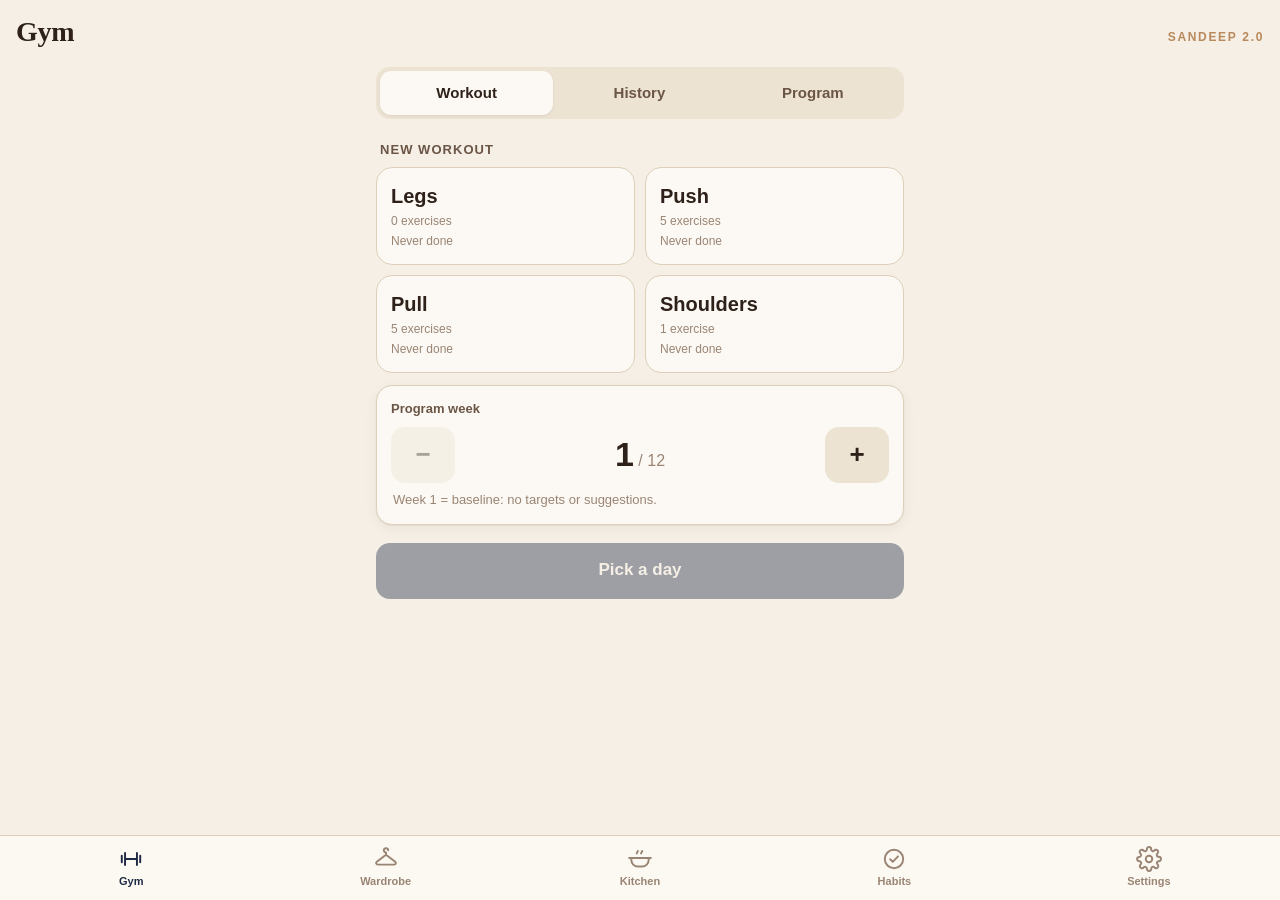
==== index.html @ 3fcb99b4 "Wardrobe: saved outfits, storage places, richer pieces and researched colour rules - Saved outfits w" ====
<!doctype html>
<html lang="en">
<head>
  <meta charset="utf-8">
  <meta name="viewport" content="width=device-width, initial-scale=1, viewport-fit=cover">
  <title>Sandeep 2.0</title>
  <meta name="description" content="Sandeep 2.0 — my personal life hub.">
  <meta name="theme-color" content="#F5EFE6">
  <meta name="apple-mobile-web-app-capable" content="yes">
  <meta name="mobile-web-app-capable" content="yes">
  <meta name="apple-mobile-web-app-title" content="Sandeep 2.0">
  <meta name="apple-mobile-web-app-status-bar-style" content="default">
  <meta name="format-detection" content="telephone=no">
  <link rel="apple-touch-icon" href="icons/apple-touch-icon.png">
  <link rel="icon" href="icons/icon.svg" type="image/svg+xml">
  <link rel="manifest" href="manifest.webmanifest">
  <link rel="stylesheet" href="css/app.css">
</head>
<body>
  <div id="app">
    <header class="topbar">
      <h1 id="screen-title">Sandeep 2.0</h1>
      <span class="brand" aria-hidden="true">Sandeep 2.0</span>
    </header>
    <main id="view"></main>
    <nav class="tabbar" id="tabbar" aria-label="Tabs"></nav>
  </div>
  <div id="overlay-root"></div>
  <noscript>Sandeep 2.0 needs JavaScript.</noscript>

  <script src="js/core/storage.js"></script>
  <script src="js/core/ui.js"></script>
  <script src="js/core/app.js"></script>
  <!-- One file per tab -->
  <script src="js/tabs/muscu.js"></script>
  <script src="js/tabs/garde-robe-combos.js"></script>
  <script src="js/tabs/garde-robe.js"></script>
  <script src="js/tabs/cuisine-recipes.js"></script>
  <script src="js/tabs/cuisine.js"></script>
  <script src="js/tabs/habitudes.js"></script>
  <script src="js/settings.js"></script>
  <script src="js/main.js"></script>
</body>
</html>
---- css/app.css ----
/* Sandeep 2.0 — thème + composants partagés.
   Palette : crème, beige, camel, brun chocolat, bleu marine. */

:root {
  --bg: #F5EFE6;          /* crème */
  --surface: #FCF9F4;
  --surface-2: #EDE3D3;   /* beige */
  --border: #DDCFB9;
  --text: #2E2119;        /* chocolat très foncé */
  --text-2: #6B5545;
  --muted: #9A8574;
  --accent: #1F2A44;      /* marine */
  --accent-text: #F5EFE6;
  --camel: #B8895A;
  --camel-soft: #EADBC5;
  --chocolate: #4E3524;
  --good: #2F5D46;
  --good-bg: #E1EADF;
  --keep: #7A5A2E;
  --keep-bg: #F1E6D2;
  --danger: #9B3B2B;
  --placeholder: #B5A493;
  --shadow: 0 1px 2px rgba(46, 33, 25, .06), 0 4px 14px rgba(46, 33, 25, .05);
  --radius: 16px;
  --radius-sm: 12px;
  --tabbar-h: 64px;
  color-scheme: light;
}

@media (prefers-color-scheme: dark) {
  :root:not([data-theme="light"]) {
    --bg: #1A1511;
    --surface: #241D18;
    --surface-2: #2F2620;
    --border: #3D322A;
    --text: #F2EAE0;
    --text-2: #C9B8A6;
    --muted: #94806F;
    --accent: #C9A47A;
    --accent-text: #1A1511;
    --camel: #C9A47A;
    --camel-soft: #3A2E24;
    --chocolate: #E3CDB3;
    --good: #9CC9AE;
    --good-bg: #1F2E26;
    --keep: #E0C38F;
    --keep-bg: #352A1C;
    --danger: #E58B78;
    --placeholder: #6E5E51;
    --shadow: none;
    color-scheme: dark;
  }
}
:root[data-theme="dark"] {
  --bg: #1A1511;
  --surface: #241D18;
  --surface-2: #2F2620;
  --border: #3D322A;
  --text: #F2EAE0;
  --text-2: #C9B8A6;
  --muted: #94806F;
  --accent: #C9A47A;
  --accent-text: #1A1511;
  --camel: #C9A47A;
  --camel-soft: #3A2E24;
  --chocolate: #E3CDB3;
  --good: #9CC9AE;
  --good-bg: #1F2E26;
  --keep: #E0C38F;
  --keep-bg: #352A1C;
  --danger: #E58B78;
  --placeholder: #6E5E51;
  --shadow: none;
  color-scheme: dark;
}

* { box-sizing: border-box; }
html { -webkit-text-size-adjust: 100%; }
body {
  margin: 0;
  background: var(--bg);
  color: var(--text);
  font: 16px/1.45 -apple-system, BlinkMacSystemFont, "SF Pro Text", "Helvetica Neue", Arial, sans-serif;
  -webkit-font-smoothing: antialiased;
  -webkit-tap-highlight-color: transparent;
  overscroll-behavior-y: none;
}
button, input, select { font: inherit; color: inherit; }
button { touch-action: manipulation; cursor: pointer; }
h1, h2, h3 { margin: 0; font-weight: 650; letter-spacing: -0.01em; }
p { margin: 0; }
.sr-only { position: absolute !important; width: 1px; height: 1px; overflow: hidden; clip: rect(0 0 0 0); white-space: nowrap; }
.muted { color: var(--muted); }
.center { text-align: center; }

/* ---------- Coquille ---------- */
.topbar {
  position: sticky; top: 0; z-index: 10;
  display: flex; align-items: baseline; justify-content: space-between;
  padding: calc(env(safe-area-inset-top) + 12px) 16px 10px;
  background: var(--bg);
}
.topbar h1 { font-size: 28px; font-family: Georgia, "Times New Roman", serif; font-weight: 600; }
.brand { font-size: 12px; letter-spacing: .14em; text-transform: uppercase; color: var(--camel); font-weight: 600; }

#view {
  max-width: 560px; margin: 0 auto;
  padding: 4px 16px calc(var(--tabbar-h) + env(safe-area-inset-bottom) + 28px);
}

.tabbar {
  position: fixed; left: 0; right: 0; bottom: 0; z-index: 20;
  display: flex; justify-content: space-around;
  padding: 6px 4px calc(env(safe-area-inset-bottom) + 6px);
  background: color-mix(in srgb, var(--surface) 92%, transparent);
  -webkit-backdrop-filter: blur(14px); backdrop-filter: blur(14px);
  border-top: 1px solid var(--border);
}
.tab {
  position: relative; flex: 1; min-width: 0; min-height: 52px;
  display: flex; flex-direction: column; align-items: center; justify-content: center; gap: 2px;
  color: var(--muted); text-decoration: none; font-size: 11px; font-weight: 550;
  border-radius: 12px;
}
.tab-icon svg { width: 26px; height: 26px; display: block; }
.tab.is-active { color: var(--accent); }
.tab.is-soon { opacity: .55; }
.tab-badge {
  position: absolute; top: 0; right: 50%; transform: translateX(28px);
  font-size: 9px; line-height: 1; padding: 3px 5px; border-radius: 6px;
  background: var(--camel-soft); color: var(--text-2); font-weight: 600;
}
.tab-label { white-space: nowrap; overflow: hidden; text-overflow: ellipsis; max-width: 100%; }

/* ---------- Composants ---------- */
.card {
  background: var(--surface); border: 1px solid var(--border); border-radius: var(--radius);
  padding: 14px; margin: 12px 0; box-shadow: var(--shadow);
}
.card-title { font-weight: 600; margin-bottom: 8px; }
.card-error h2 { font-size: 18px; margin-bottom: 6px; }
.error-detail { white-space: pre-wrap; font-size: 12px; color: var(--muted); }

.section-title {
  font-size: 13px; text-transform: uppercase; letter-spacing: .08em; color: var(--text-2);
  font-weight: 650; margin: 22px 4px 8px;
}
.page-title { font-size: 24px; font-family: Georgia, serif; font-weight: 600; margin: 4px 0 8px; }
.hint { font-size: 13px; color: var(--muted); margin: 8px 2px; }
.note {
  font-size: 14px; background: var(--camel-soft); color: var(--text); border-radius: var(--radius-sm);
  padding: 10px 12px; margin: 10px 0;
}

.btn {
  display: inline-flex; align-items: center; justify-content: center; gap: 6px;
  min-height: 48px; padding: 0 18px; border-radius: 14px; border: 1px solid transparent;
  background: var(--surface-2); color: var(--text); font-weight: 600; font-size: 16px;
  transition: transform .08s ease, opacity .15s;
}
.btn:active { transform: scale(.97); }
.btn:disabled { opacity: .4; pointer-events: none; }
.btn-block { width: 100%; }
.btn-lg { min-height: 56px; font-size: 17px; }
.btn-sm { min-height: 40px; padding: 0 12px; font-size: 14px; }
.btn-primary { background: var(--accent); color: var(--accent-text); }
.btn-secondary { background: var(--surface); border-color: var(--border); color: var(--accent); }
.btn-ghost { background: transparent; color: var(--text-2); }
.btn-danger { background: var(--danger); color: #fff; }
.danger-text { color: var(--danger); }
.btn-icon {
  min-width: 44px; min-height: 44px; padding: 0; border-radius: 12px;
  background: transparent; color: var(--text-2); font-size: 18px;
}
.btn-step { min-width: 64px; min-height: 56px; font-size: 26px; background: var(--surface-2); }
.back { margin-left: -8px; }
.stack { display: grid; gap: 10px; margin-top: 12px; }
.bottom-actions { display: grid; gap: 8px; margin: 18px 0 8px; }

.segmented {
  display: flex; gap: 4px; padding: 4px; background: var(--surface-2); border-radius: 14px; margin: 8px 0;
  overflow-x: auto; scrollbar-width: none;
}
.segmented::-webkit-scrollbar { display: none; }
.seg {
  flex: 1 0 auto; min-height: 44px; padding: 0 12px; border: 0; border-radius: 11px;
  background: transparent; color: var(--text-2); font-weight: 600; font-size: 15px; white-space: nowrap;
}
.seg.is-active { background: var(--surface); color: var(--text); box-shadow: 0 1px 3px rgba(0,0,0,.08); }
.segmented.small .seg { min-height: 40px; font-size: 14px; }

.input {
  width: 100%; min-height: 48px; padding: 0 12px; font-size: 17px;
  background: var(--bg); border: 1px solid var(--border); border-radius: 12px;
  -webkit-appearance: none; appearance: none; outline: none;
}
.input:focus { border-color: var(--camel); box-shadow: 0 0 0 3px color-mix(in srgb, var(--camel) 25%, transparent); }
.input::placeholder { color: var(--placeholder); opacity: 1; }
select.input.is-placeholder { color: var(--placeholder); }
select.input option { color: var(--text); }

.field { display: grid; gap: 6px; margin: 14px 0; }
.field-label { font-size: 13px; font-weight: 600; color: var(--text-2); }
.form-grid { display: grid; grid-template-columns: repeat(3, 1fr); gap: 10px; }
.form-grid .field { margin: 6px 0; }
.form-error { color: var(--danger); font-size: 14px; margin: 6px 0; }

.stepper { display: flex; align-items: center; justify-content: space-between; gap: 12px; margin-top: 8px; }
.stepper-value { font-variant-numeric: tabular-nums; }
.stepper-num { font-size: 34px; font-weight: 700; }

.list { background: var(--surface); border: 1px solid var(--border); border-radius: var(--radius); overflow: hidden; }
.list-row {
  display: flex; align-items: center; justify-content: space-between; gap: 10px;
  padding: 12px 14px; min-height: 56px; border-bottom: 1px solid var(--border);
}
.list-row:last-child { border-bottom: 0; }
.list-row-btn { width: 100%; text-align: left; background: transparent; border-left: 0; border-right: 0; border-top: 0; }
.list-row-btn:active { background: var(--surface-2); }
.list-title { font-weight: 600; }
.list-sub { font-size: 13px; color: var(--muted); }
.chev { color: var(--muted); font-size: 24px; }

.badge {
  display: inline-block; font-size: 11px; font-weight: 700; letter-spacing: .03em;
  padding: 3px 8px; border-radius: 999px; background: var(--surface-2); color: var(--text-2);
}
.badge-main { background: var(--accent); color: var(--accent-text); }
.badge-secondary { background: var(--camel-soft); color: var(--chocolate); }
.badge-isolation { background: var(--surface-2); color: var(--text-2); }

.stats { display: grid; grid-template-columns: 1fr 1fr; gap: 10px; }
.stat { background: var(--surface); border: 1px solid var(--border); border-radius: var(--radius); padding: 12px 14px; }
.stat-label { font-size: 12px; color: var(--muted); }
.stat-value { font-size: 24px; font-weight: 700; font-variant-numeric: tabular-nums; }

.empty-state { text-align: center; padding: 60px 20px; color: var(--text-2); }
.empty-state.small { padding: 24px 12px; display: grid; gap: 12px; justify-items: center; }
.empty-state h2 { font-family: Georgia, serif; font-size: 24px; color: var(--text); margin: 12px 0 6px; }
.empty-icon svg { width: 56px; height: 56px; color: var(--camel); }
.steps { margin: 0; padding-left: 20px; display: grid; gap: 6px; }

/* Feuilles du bas */
.sheet-backdrop {
  position: fixed; inset: 0; z-index: 50; background: rgba(20, 14, 10, 0); display: flex; align-items: flex-end;
  transition: background .2s;
}
.sheet-backdrop.is-open { background: rgba(20, 14, 10, .45); }
.sheet {
  width: 100%; max-width: 560px; margin: 0 auto; max-height: 92vh; overflow-y: auto;
  background: var(--surface); border-radius: 22px 22px 0 0;
  padding: 8px 16px calc(env(safe-area-inset-bottom) + 16px);
  transform: translateY(100%); transition: transform .22s ease;
}
.sheet-backdrop.is-open .sheet { transform: translateY(0); }
.sheet-grip { width: 40px; height: 5px; border-radius: 3px; background: var(--border); margin: 4px auto 12px; }
.sheet-title { font-size: 20px; margin-bottom: 8px; }
.sheet-text { color: var(--text-2); font-size: 15px; }
.sheet-actions { display: grid; gap: 8px; margin-top: 18px; }

.toast {
  position: fixed; left: 50%; bottom: calc(var(--tabbar-h) + env(safe-area-inset-bottom) + 18px); z-index: 60;
  transform: translate(-50%, 20px); opacity: 0; pointer-events: none;
  background: var(--text); color: var(--bg); padding: 10px 16px; border-radius: 999px; font-size: 14px; font-weight: 600;
  transition: opacity .2s, transform .2s;
}
.toast.is-visible { opacity: 1; transform: translate(-50%, 0); }

/* Graphique */
.chart { position: relative; padding-top: 30px; }
.chart-svg { width: 100%; height: auto; display: block; touch-action: pan-y; }
.chart-grid { stroke: var(--border); stroke-width: 1; }
.chart-axis { fill: var(--muted); font-size: 11px; font-variant-numeric: tabular-nums; }
.chart-line { fill: none; stroke: var(--accent); stroke-width: 2; stroke-linejoin: round; stroke-linecap: round; }
.chart-dot { fill: var(--accent); stroke: var(--surface); stroke-width: 2; }
.chart-guide { stroke: var(--muted); stroke-width: 1; stroke-dasharray: 3 3; }
.chart-focus { fill: var(--surface); stroke: var(--accent); stroke-width: 2.5; }
.chart-tip {
  position: absolute; top: 0; transform: translateX(-50%); white-space: nowrap;
  background: var(--text); color: var(--bg); font-size: 13px; font-weight: 600; padding: 4px 10px; border-radius: 8px;
  font-variant-numeric: tabular-nums;
}

/* ---------- Onglet Muscu (préfixe mu-) ---------- */
.mu-nav { position: sticky; top: calc(env(safe-area-inset-top) + 56px); z-index: 5; margin-top: 0; }
.mu-daygrid { display: grid; grid-template-columns: 1fr 1fr; gap: 10px; }
.mu-daybtn {
  display: grid; gap: 2px; text-align: left; min-height: 96px; padding: 14px;
  background: var(--surface); border: 1.5px solid var(--border); border-radius: var(--radius);
}
.mu-daybtn.is-active { border-color: var(--accent); background: color-mix(in srgb, var(--accent) 8%, var(--surface)); }
.mu-dayname { font-size: 20px; font-weight: 700; }
.mu-daymeta { font-size: 12px; color: var(--muted); }
.mu-weekcard .hint { margin-bottom: 0; }

.mu-sessionhead { display: flex; justify-content: space-between; align-items: center; gap: 8px; }
.mu-sessiontitle { font-size: 20px; font-weight: 700; }
.autosave { font-size: 12px; color: var(--muted); text-align: right; transition: color .2s; }
.autosave.is-saved { color: var(--good); font-weight: 600; }

.mu-ex { padding: 14px 12px; }
.mu-exhead { display: flex; align-items: center; justify-content: space-between; gap: 6px; }
.mu-exname { font-size: 18px; }
.mu-meta { display: flex; flex-wrap: wrap; align-items: center; gap: 6px 10px; font-size: 13px; color: var(--text-2); margin: 6px 0; }
.mu-last { font-size: 13px; margin: 6px 0; font-variant-numeric: tabular-nums; }
.mu-prevsugg { font-size: 13px; margin: 6px 0; padding: 8px 10px; border-radius: 10px; }

.mu-sets { display: grid; gap: 6px; margin-top: 10px; }
.mu-setrow { display: grid; grid-template-columns: 30px 1fr 1fr 1fr 48px; gap: 6px; align-items: center; }
.mu-sethead { font-size: 11px; font-weight: 700; text-transform: uppercase; letter-spacing: .05em; color: var(--muted); }
.mu-sethead span { text-align: center; }
.mu-setnum { text-align: center; font-weight: 700; color: var(--text-2); font-variant-numeric: tabular-nums; }
.mu-in { text-align: center; padding: 0 6px; font-variant-numeric: tabular-nums; font-weight: 600; }
.mu-rpe { text-align-last: center; }
.mu-setrow.is-done .mu-in { background: var(--good-bg); border-color: transparent; }
.btn-check {
  min-height: 48px; min-width: 48px; padding: 0; border-radius: 12px; font-size: 20px;
  background: var(--surface-2); color: var(--muted); border: 1px solid var(--border);
}
.btn-check.is-on { background: var(--good); color: var(--surface); border-color: var(--good); }
.mu-setbtns { display: flex; gap: 6px; margin-top: 6px; }

.mu-sugg:empty { display: none; }
.mu-sugg { margin-top: 10px; padding: 10px 12px; border-radius: 12px; font-size: 14px; }
.is-up { background: var(--good-bg); color: var(--good); }
.is-keep { background: var(--keep-bg); color: var(--keep); }
.is-info { background: var(--surface-2); color: var(--text-2); }
.mu-suggdetail { font-size: 12px; opacity: .85; margin-top: 2px; }

.mu-histcard { padding: 12px 14px; }
.mu-histhead { display: flex; justify-content: space-between; margin-bottom: 6px; }
.mu-histhead .list-title::first-letter { text-transform: uppercase; }
.mu-histsets { margin: 0; padding-left: 22px; display: grid; gap: 4px; font-variant-numeric: tabular-nums; font-size: 15px; }
.mu-histsets li { display: flex; justify-content: space-between; gap: 8px; }
.mu-histsets li.is-best { font-weight: 700; }
.mu-e1rm { font-size: 12px; color: var(--camel); font-weight: 700; }

.mu-sesscard summary { display: grid; gap: 2px; list-style: none; cursor: pointer; min-height: 44px; }
.mu-sesscard summary::-webkit-details-marker { display: none; }
.mu-sessex { padding: 8px 0; border-top: 1px solid var(--border); }
.mu-sessex:first-of-type { margin-top: 8px; }
.mu-sessexname { font-weight: 600; font-size: 15px; }

.mu-progrow { align-items: center; }
.mu-progmain { min-width: 0; }
.mu-progmain .list-sub { margin-top: 3px; }
.mu-progbtns { display: flex; gap: 0; flex-shrink: 0; }
.mu-progbtns .btn-icon { min-width: 40px; }
.mu-opts { display: grid; gap: 8px; }
.mu-optrow { display: flex; gap: 6px; }
.cat-seg .seg { flex: 1; }

/* ---------- Onglet Habits (préfixe hb-) ---------- */
.hb-hero { text-align: center; padding: 16px 14px 14px; }
.hb-herohead { display: flex; align-items: center; justify-content: space-between; text-align: left; }
.hb-herohead .page-title { margin: 0; }
.hb-goal { text-align: left; font-size: 14px; color: var(--text-2); margin-top: 4px; }
.hb-streak { display: grid; justify-items: center; margin: 18px 0 6px; }
.hb-streaknum { font-size: 64px; line-height: 1; font-weight: 750; font-family: Georgia, serif; color: var(--good); font-variant-numeric: tabular-nums; }
.hb-streaklabel { font-size: 15px; color: var(--text-2); font-weight: 600; margin-top: 4px; }
.hb-substats { display: flex; justify-content: center; flex-wrap: wrap; gap: 4px 16px; font-size: 13px; color: var(--muted); }

.hb-todayhead { display: flex; align-items: center; justify-content: space-between; gap: 8px; }
.hb-todayhead .card-title { margin: 0; }
.hb-status { font-size: 12px; font-weight: 700; padding: 4px 10px; border-radius: 999px; }
.hb-counter { display: flex; align-items: center; justify-content: space-between; gap: 12px; margin: 14px 0 4px; }
.hb-countval { display: grid; justify-items: center; }
.hb-countnum { font-size: 40px; font-weight: 750; line-height: 1.1; font-variant-numeric: tabular-nums; }
.hb-counter .btn-step, .sheet .stepper .btn-step { min-width: 72px; min-height: 64px; }

.hb-stats { margin-top: 12px; }
.hb-stats .stat-value { font-size: 22px; }

.hb-grid { display: grid; grid-template-columns: repeat(7, 1fr); gap: 6px; }
.hb-cell {
  aspect-ratio: 1; min-height: 40px; border-radius: 10px; border: 1px solid var(--border);
  background: var(--surface); display: grid; place-items: center; align-content: center; gap: 0; padding: 0;
  font-variant-numeric: tabular-nums;
}
.hb-cellday { font-size: 10px; color: var(--muted); line-height: 1; }
.hb-cellval { font-size: 15px; font-weight: 700; line-height: 1.2; min-height: 18px; }
.hb-cell.is-free { background: var(--good-bg); border-color: transparent; color: var(--good); }
.hb-cell.is-smoked { background: var(--keep-bg); border-color: transparent; color: var(--keep); }
.hb-cell.is-before { opacity: .35; }
.hb-cell.is-today { outline: 2px solid var(--accent); outline-offset: 1px; }
.hb-legend { display: flex; gap: 14px; flex-wrap: wrap; font-size: 12px; color: var(--muted); margin: 8px 2px; }
.hb-legend span { display: inline-flex; align-items: center; gap: 5px; }
.hb-dot { width: 12px; height: 12px; border-radius: 4px; display: inline-block; border: 1px solid var(--border); background: var(--surface); }
.hb-dot.is-free { background: var(--good-bg); border-color: transparent; }
.hb-dot.is-smoked { background: var(--keep-bg); border-color: transparent; }

.hb-milestone.is-done .list-title { color: var(--good); }
.hb-togo { font-size: 12px; white-space: nowrap; }
.hb-grid2 { grid-template-columns: 1fr 1fr; }
input[type="date"].input { display: block; line-height: 48px; }

/* ---------- Onglet Kitchen (préfixe ck-) ---------- */
.ck-searchwrap { position: sticky; top: calc(env(safe-area-inset-top) + 56px); z-index: 5; background: var(--bg); padding: 4px 0 2px; }
.ck-search { font-size: 17px; padding-left: 40px; -webkit-appearance: none;
  background: var(--surface) url("data:image/svg+xml,%3Csvg xmlns='http://www.w3.org/2000/svg' viewBox='0 0 24 24' fill='none' stroke='%239A8574' stroke-width='2' stroke-linecap='round'%3E%3Ccircle cx='11' cy='11' r='7'/%3E%3Cpath d='M20 20l-4-4'/%3E%3C/svg%3E") no-repeat 12px center / 20px; }
.ck-card { display: grid; gap: 4px; width: 100%; text-align: left; margin: 10px 0; }
.ck-card:active { background: var(--surface-2); }
.ck-cardname { font-size: 17px; font-weight: 650; }
.ck-meta { display: flex; flex-wrap: wrap; align-items: center; gap: 4px 12px; font-size: 13px; color: var(--text-2); font-variant-numeric: tabular-nums; }
.ck-meta-lg { font-size: 14px; margin-bottom: 4px; }
.ck-protein { color: var(--good); font-weight: 700; }
.ck-tags { font-size: 12px; color: var(--muted); }
.ck-servings { display: flex; align-items: center; justify-content: space-between; gap: 12px; padding: 10px 14px; }
.ck-servings .stepper { margin: 0; gap: 18px; }
.ck-servings .btn-step { min-width: 52px; min-height: 48px; font-size: 22px; }
.ck-servings .stepper-num { font-size: 26px; min-width: 28px; text-align: center; }
.ck-mode { margin: 14px 0 8px; }
.ck-listhead { display: flex; justify-content: space-between; align-items: baseline; margin: 14px 4px 8px; font-size: 13px; }
.ck-listhead .card-title { margin: 0; font-size: 16px; }
.ck-check { width: 100%; text-align: left; background: transparent; border-left: 0; border-right: 0; border-top: 0; justify-content: flex-start; gap: 12px; }
.ck-check:active { background: var(--surface-2); }
.ck-box { flex-shrink: 0; width: 28px; height: 28px; border-radius: 8px; border: 2px solid var(--border); display: grid; place-items: center; font-weight: 800; color: var(--surface); }
.ck-check.is-on .ck-box { background: var(--good); border-color: var(--good); }
.ck-check.is-on .ck-checktext { text-decoration: line-through; color: var(--muted); }
.ck-steps { list-style: none; margin: 0; padding: 0; display: grid; gap: 8px; }
.ck-step { width: 100%; display: flex; gap: 12px; align-items: flex-start; text-align: left; padding: 12px 14px;
  background: var(--surface); border: 1px solid var(--border); border-radius: var(--radius); font-size: 16px; line-height: 1.45; }
.ck-stepnum { flex-shrink: 0; width: 30px; height: 30px; border-radius: 50%; display: grid; place-items: center;
  background: var(--surface-2); font-weight: 700; font-size: 14px; font-variant-numeric: tabular-nums; }
.ck-step.is-done { opacity: .6; }
.ck-step.is-done .ck-stepnum { background: var(--good); color: var(--surface); }
.ck-inglist summary { font-weight: 600; min-height: 32px; cursor: pointer; }
.ck-inglist ul { margin: 8px 0 0; padding-left: 20px; display: grid; gap: 4px; }
.ck-cook { display: flex; flex-direction: column; min-height: 70vh; }
.ck-cookhead { display: flex; justify-content: space-between; align-items: center; }
.ck-progress { height: 6px; border-radius: 3px; background: var(--surface-2); overflow: hidden; margin: 6px 0 18px; }
.ck-progress span { display: block; height: 100%; background: var(--good); transition: width .2s; }
.ck-cooktext { font-size: 24px; line-height: 1.4; font-weight: 550; flex: 1; }
.ck-cooknav { display: grid; grid-template-columns: 1fr 1.4fr; gap: 10px; margin-top: 18px; }
.ck-textarea { min-height: 140px; padding: 10px 12px; line-height: 1.45; resize: vertical; }
.ck-grid1 { grid-template-columns: 1fr; }
.hb-nav { margin-top: 0; }
.hb-progress { height: 6px; border-radius: 3px; background: var(--surface-2); overflow: hidden; margin: 10px 0 6px; }
.hb-progress span { display: block; height: 100%; background: var(--good); transition: width .2s; }
.hb-group { font-size: 12px; font-weight: 700; text-transform: uppercase; letter-spacing: .06em; color: var(--muted); margin: 14px 2px 2px; }
.hb-check { width: 100%; display: flex; align-items: center; gap: 12px; min-height: 52px; padding: 8px 4px;
  background: transparent; border: 0; border-bottom: 1px solid var(--border); text-align: left; font-size: 17px; }
.hb-check:last-child { border-bottom: 0; }
.hb-check:active { background: var(--surface-2); }
.hb-box { flex-shrink: 0; width: 30px; height: 30px; border-radius: 9px; border: 2px solid var(--border); display: grid; place-items: center; font-weight: 800; color: var(--surface); }
.hb-check.is-on .hb-box { background: var(--good); border-color: var(--good); }
.hb-check.is-on .hb-checktext { color: var(--muted); }
.hb-quitlink { width: 100%; display: flex; justify-content: space-between; align-items: center; gap: 8px; min-height: 48px; margin-top: 10px;
  padding: 10px 12px; border: 0; border-radius: 12px; background: var(--good-bg); color: var(--good); font-weight: 600; text-align: left; }
.hb-quitstreak { font-size: 14px; white-space: nowrap; }
.hb-habit { padding: 12px 14px; }
.hb-habithead { display: flex; align-items: center; gap: 10px; }
.hb-habithead > div:first-child { flex: 1; min-width: 0; }
.hb-habitstreak { display: grid; justify-items: end; text-align: right; }
.hb-streaksmall { font-size: 24px; font-weight: 750; line-height: 1; color: var(--good); font-variant-numeric: tabular-nums; }
.hb-week { display: grid; grid-template-columns: repeat(7, 1fr); gap: 6px; margin-top: 10px; }
.hb-day { min-height: 48px; border-radius: 10px; border: 1px solid var(--border); background: var(--surface);
  display: grid; place-items: center; align-content: center; padding: 2px 0; font-variant-numeric: tabular-nums; }
.hb-dayname { font-size: 10px; color: var(--muted); line-height: 1; }
.hb-dayval { font-size: 14px; font-weight: 700; min-height: 18px; line-height: 1.3; }
.hb-day.is-free { background: var(--good-bg); border-color: transparent; color: var(--good); }
.hb-day.is-part { background: var(--keep-bg); border-color: transparent; color: var(--keep); }
.hb-day.is-before { opacity: .35; }
.hb-day.is-today { outline: 2px solid var(--accent); outline-offset: 1px; }
.hb-sheetchecks { margin: 10px 0; }
.hb-textarea { min-height: 90px; padding: 10px 12px; line-height: 1.45; }

/* ---------- Onglet Wardrobe (préfixe wr-) ---------- */
.wr-nav { margin-top: 0; }
.wr-temps { display: grid; grid-template-columns: repeat(4, 1fr); gap: 8px; }
.wr-occs { display: grid; grid-template-columns: repeat(3, 1fr); gap: 8px; }
.wr-chip { display: grid; justify-items: center; align-content: center; gap: 2px; min-height: 64px; padding: 8px 4px;
  background: var(--surface); border: 1.5px solid var(--border); border-radius: 14px; text-align: center; }
.wr-chip.is-active { border-color: var(--accent); background: color-mix(in srgb, var(--accent) 10%, var(--surface)); }
.wr-chiplabel { font-weight: 650; font-size: 14px; }
.wr-chipsub { font-size: 11px; color: var(--muted); font-variant-numeric: tabular-nums; }
.wr-occicon { font-size: 22px; line-height: 1; }
.wr-occs-sm .wr-chip { min-height: 56px; }
.wr-rain { width: 100%; display: flex; align-items: center; justify-content: space-between; gap: 10px; min-height: 52px; margin-top: 10px;
  padding: 0 14px; background: var(--surface); border: 1px solid var(--border); border-radius: 14px; font-weight: 600; text-align: left; }
.wr-toggle { position: relative; flex-shrink: 0; width: 50px; height: 30px; border-radius: 15px; background: var(--surface-2); transition: background .15s; }
.wr-toggle::after { content: ""; position: absolute; top: 3px; left: 3px; width: 24px; height: 24px; border-radius: 50%; background: var(--surface); box-shadow: 0 1px 3px rgba(0,0,0,.2); transition: transform .15s; }
.wr-rain.is-active .wr-toggle { background: var(--good); }
.wr-rain.is-active .wr-toggle::after { transform: translateX(20px); }
.wr-swatch { display: inline-block; flex-shrink: 0; width: 18px; height: 18px; border-radius: 50%; border: 1px solid rgba(0,0,0,.15); vertical-align: middle; }
.wr-swatch.is-big { width: 30px; height: 30px; }
.wr-outfit { padding: 0 0 8px; overflow: hidden; }
.wr-palette { display: flex; height: 14px; margin-bottom: 6px; }
.wr-palette span { flex: 1; }
.wr-piece { display: flex; align-items: center; gap: 12px; padding: 10px 14px; border-bottom: 1px solid var(--border); }
.wr-piecename { font-weight: 650; }
.wr-why { margin: 8px 14px 4px; padding-left: 18px; font-size: 13px; color: var(--good); display: grid; gap: 2px; }
.wr-none .sheet-text { margin-bottom: 4px; }
.wr-row { gap: 12px; justify-content: flex-start; }
.wr-rowmain { flex: 1; min-width: 0; }
.wr-row.is-dirty .list-title { color: var(--muted); }
.wr-dirtybadge { background: var(--keep-bg); color: var(--keep); }
.wr-seg { flex-wrap: wrap; }
.wr-seg .seg { flex: 1 0 28%; }
.wr-colors { display: grid; grid-template-columns: repeat(7, 1fr); gap: 8px; }
.wr-color { aspect-ratio: 1; min-height: 40px; border-radius: 50%; border: 1px solid rgba(0,0,0,.15); padding: 0; }
.wr-color.is-active { outline: 3px solid var(--accent); outline-offset: 2px; }
.wr-pickhead { margin: 14px 2px 6px; }
.wr-pickrow { display: flex; gap: 6px; overflow-x: auto; padding-bottom: 4px; scrollbar-width: none; }
.wr-pickrow::-webkit-scrollbar { display: none; }
.wr-pick { flex-shrink: 0; display: inline-flex; align-items: center; gap: 6px; min-height: 44px; padding: 0 12px; white-space: nowrap;
  background: var(--surface); border: 1.5px solid var(--border); border-radius: 12px; font-size: 14px; font-weight: 600; }
.wr-pick.is-active { border-color: var(--accent); background: color-mix(in srgb, var(--accent) 10%, var(--surface)); }
.wr-check { width: 100%; display: flex; align-items: center; gap: 12px; min-height: 52px; padding: 8px 4px; background: transparent;
  border: 0; border-bottom: 1px solid var(--border); text-align: left; font-size: 16px; }
.wr-box { flex-shrink: 0; width: 28px; height: 28px; border-radius: 8px; border: 2px solid var(--border); display: grid; place-items: center; font-weight: 800; color: var(--surface); }
.wr-check.is-on .wr-box { background: var(--good); border-color: var(--good); }
.wr-twobtn { display: grid; grid-template-columns: 1fr 1fr; gap: 8px; }
.wr-piecemain { flex: 1; min-width: 0; }
.wr-loc { font-size: 13px; color: var(--text-2); margin-top: 2px; }
.wr-piece.is-dirty .wr-piecename { color: var(--muted); }
.wr-savedhead { display: flex; justify-content: space-between; align-items: flex-start; gap: 8px; padding: 8px 14px 6px; }
.wr-savedname { font-size: 17px; font-weight: 700; }
.wr-readybadge { background: var(--good-bg); color: var(--good); }
.wr-weathernote { font-size: 13px; color: var(--keep); margin: 0 14px 4px; }
.wr-savednote { margin: 8px 14px 0; }
.wr-savedbtns { display: flex; gap: 8px; justify-content: flex-end; padding: 10px 14px 4px; }
.wr-filters { display: flex; gap: 6px; overflow-x: auto; padding: 2px 0 6px; margin: 4px 0; scrollbar-width: none; }
.wr-filters::-webkit-scrollbar { display: none; }
.wr-filters-wrap { flex-wrap: wrap; overflow: visible; }
.wr-pill { flex-shrink: 0; min-height: 40px; padding: 0 14px; border-radius: 999px; white-space: nowrap;
  background: var(--surface); border: 1.5px solid var(--border); font-size: 14px; font-weight: 600; color: var(--text-2); }
.wr-pill.is-active { border-color: var(--accent); color: var(--text); background: color-mix(in srgb, var(--accent) 10%, var(--surface)); }
.wr-searchwrap { position: sticky; top: calc(env(safe-area-inset-top) + 56px); z-index: 5; background: var(--bg); padding: 4px 0 2px; }
.wr-search { font-size: 17px; }
.wr-noresult { margin: 16px 4px; }
.wr-guide summary { font-weight: 700; min-height: 36px; cursor: pointer; }
.wr-guiderow { display: flex; align-items: center; gap: 6px; padding: 6px 0; border-bottom: 1px solid var(--border); font-size: 14px; }
.wr-guiderow:last-child { border-bottom: 0; }
.wr-guiderow > span:last-child { margin-left: 4px; }
.wr-guideshoes { align-items: flex-start; }
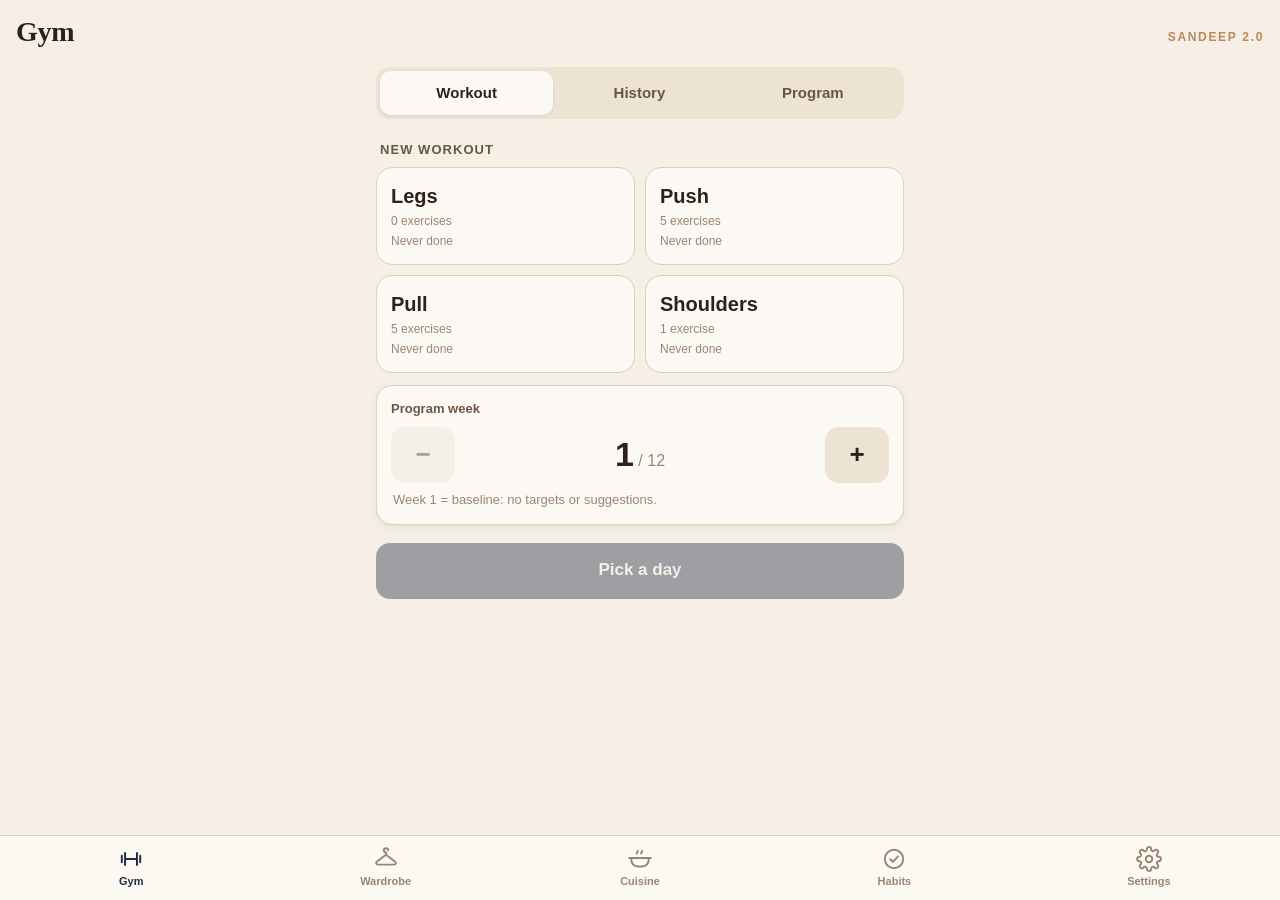
==== commit 923a6900: "i18n core: language switch in Settings (English / Français), shell and Settings translated Co-Author" ====
--- a/index.html
+++ b/index.html
@@ -28,12 +28,14 @@
   <div id="overlay-root"></div>
   <noscript>Sandeep 2.0 needs JavaScript.</noscript>
 
+  <script src="js/core/i18n.js"></script>
   <script src="js/core/storage.js"></script>
   <script src="js/core/ui.js"></script>
   <script src="js/core/app.js"></script>
   <!-- One file per tab -->
   <script src="js/tabs/muscu.js"></script>
   <script src="js/tabs/garde-robe-combos.js"></script>
+  <script src="js/tabs/garde-robe-engine.js"></script>
   <script src="js/tabs/garde-robe.js"></script>
   <script src="js/tabs/cuisine-recipes.js"></script>
   <script src="js/tabs/cuisine.js"></script>
--- a/css/app.css
+++ b/css/app.css
@@ -534,3 +534,137 @@
 .wr-guiderow:last-child { border-bottom: 0; }
 .wr-guiderow > span:last-child { margin-left: 4px; }
 .wr-guideshoes { align-items: flex-start; }
+/* Wardrobe v0.9 : occasions, météo, accessoires, historique, My Style */
+.wr-nav .seg { padding: 0 8px; font-size: 14px; }
+.wr-todayhead { display: flex; justify-content: space-between; align-items: center; }
+.wr-todayhead .section-title { margin-bottom: 4px; }
+.wr-occrow { display: flex; align-items: center; gap: 6px; overflow-x: auto; padding: 2px 0 8px; margin: 0 -16px; padding-left: 16px; padding-right: 16px; scrollbar-width: none; scroll-behavior: smooth; }
+.wr-occrow::-webkit-scrollbar { display: none; }
+.wr-occgroup { flex-shrink: 0; font-size: 11px; font-weight: 800; text-transform: uppercase; letter-spacing: .08em; color: var(--muted); padding: 0 2px 0 8px; border-left: 2px solid var(--border); }
+.wr-occgroup:first-child { padding-left: 0; border-left: 0; }
+.wr-weather { padding: 12px 14px; }
+.wr-temprow { display: flex; justify-content: space-between; align-items: baseline; }
+.wr-tempval { font-size: 28px; font-weight: 750; font-variant-numeric: tabular-nums; }
+.wr-slider { width: 100%; height: 44px; margin: 4px 0 8px; accent-color: var(--accent); }
+.wr-conds { display: grid; grid-template-columns: repeat(5, 1fr); gap: 6px; }
+.wr-cond { display: grid; justify-items: center; gap: 2px; min-height: 56px; padding: 6px 2px; font-size: 12px; font-weight: 600;
+  background: var(--surface); border: 1.5px solid var(--border); border-radius: 12px; }
+.wr-cond span:first-child { font-size: 20px; line-height: 1.1; }
+.wr-cond.is-active { border-color: var(--accent); background: color-mix(in srgb, var(--accent) 10%, var(--surface)); }
+.wr-acc { border-style: dashed; padding: 12px 14px; }
+.wr-acchead { display: flex; justify-content: space-between; align-items: baseline; margin-bottom: 4px; }
+.wr-acchead .card-title { margin: 0; }
+.wr-accopt { font-size: 12px; }
+.wr-accrow { display: flex; align-items: center; gap: 10px; padding: 8px 0; border-top: 1px solid var(--border); }
+.wr-accrow.is-on .wr-piecename { color: var(--good); }
+.wr-accrow .btn-icon { min-width: 40px; }
+.wr-journal { margin-top: 4px; }
+.wr-journalday { margin-top: 18px; }
+.wr-entry { position: relative; margin: 0 0 10px 10px; padding: 10px 12px 10px 16px; background: var(--surface); border: 1px solid var(--border); border-radius: var(--radius-sm); }
+.wr-entry::before { content: ""; position: absolute; left: -11px; top: 16px; width: 10px; height: 10px; border-radius: 50%; background: var(--camel); }
+.wr-entryhead { display: flex; justify-content: space-between; align-items: flex-start; gap: 8px; }
+.wr-entryocc { font-weight: 700; }
+.wr-entrypieces { display: flex; flex-wrap: wrap; gap: 6px 12px; margin-top: 8px; font-size: 14px; color: var(--text-2); }
+.wr-entrypiece { display: inline-flex; align-items: center; gap: 6px; }
+.wr-dna { display: grid; gap: 4px; margin: 10px 0; }
+.wr-dnarow { display: flex; gap: 12px; padding: 10px 0; border-bottom: 1px solid var(--border); }
+.wr-dnarow:last-child { border-bottom: 0; }
+.wr-dnaicon { font-size: 24px; line-height: 1.2; flex-shrink: 0; width: 30px; text-align: center; }
+.wr-dnatitle { font-weight: 700; margin-bottom: 2px; }
+.wr-dnaswatches { display: flex; flex-wrap: wrap; gap: 8px 10px; margin: 6px 0; }
+.wr-dnaswatch { display: inline-flex; flex-direction: column; align-items: center; gap: 3px; font-size: 11px; color: var(--text-2); width: 44px; }
+.wr-dnalist { margin: 4px 0 0; padding-left: 18px; font-size: 13px; color: var(--muted); display: grid; gap: 2px; }
+.wr-bend { margin: 4px 14px 6px; padding: 8px 10px; border-radius: 10px; font-size: 13px; font-weight: 600; background: var(--camel-soft); color: var(--chocolate); }
+/* Wardrobe v0.11 : bandeau de contexte, avis, photos, sélection, statistiques */
+.wr-ctxbar { display: flex; align-items: center; gap: 8px; padding: 8px 8px 8px 12px; margin-top: 4px; }
+.wr-ctxmain { flex: 1; min-width: 0; display: grid; text-align: left; background: transparent; border: 0; padding: 4px 0; min-height: 48px; }
+.wr-ctxocc { font-weight: 700; font-size: 16px; }
+.wr-suggesthead { display: flex; justify-content: space-between; align-items: center; margin-top: 14px; }
+.wr-suggesthead .section-title { margin: 0 4px; }
+.wr-feedback { display: flex; gap: 4px; }
+.wr-fb { font-size: 22px; min-width: 48px; min-height: 48px; background: var(--surface); border: 1px solid var(--border); }
+.wr-fb:active { transform: scale(.92); }
+.wr-thumb { position: relative; flex-shrink: 0; width: 44px; height: 44px; border-radius: 10px; overflow: hidden; background: var(--surface-2); display: inline-block; }
+.wr-thumb img { width: 100%; height: 100%; object-fit: cover; display: block; }
+.wr-thumbdot { position: absolute; right: 3px; bottom: 3px; width: 12px; height: 12px; border-radius: 50%; border: 2px solid var(--surface); }
+.wr-inslist .wr-thumb, .wr-check .wr-thumb { width: 32px; height: 32px; border-radius: 8px; }
+.wr-photo { display: flex; align-items: center; gap: 12px; margin: 6px 0 4px; }
+.wr-photoimg, .wr-photoempty { width: 88px; height: 88px; border-radius: 14px; object-fit: cover; flex-shrink: 0; }
+.wr-photoempty { display: grid; place-items: center; font-size: 28px; opacity: .85; border: 1px solid var(--border); }
+.wr-photobtns { display: grid; gap: 6px; }
+.wr-defaults { color: var(--good); }
+.wr-washstep { justify-content: flex-start; gap: 14px; margin-top: 0; }
+.wr-washstep .btn-step { min-width: 52px; min-height: 48px; font-size: 22px; }
+.wr-washval { font-weight: 700; min-width: 84px; text-align: center; font-variant-numeric: tabular-nums; }
+.wr-checkmain { display: grid; }
+.wr-searchwrap { display: flex; gap: 8px; align-items: center; }
+.wr-searchwrap .wr-search { flex: 1; }
+.wr-selbtn { flex-shrink: 0; }
+.wr-row.is-selecting .wr-box { flex-shrink: 0; }
+.wr-row.is-selected { background: color-mix(in srgb, var(--accent) 8%, var(--surface)); }
+.wr-row.is-selected .wr-box { background: var(--good); border-color: var(--good); }
+.wr-bulkbar { position: fixed; left: 8px; right: 8px; bottom: calc(var(--tabbar-h) + env(safe-area-inset-bottom) + 8px); z-index: 30;
+  background: var(--surface); border: 1px solid var(--border); border-radius: 16px; padding: 8px 10px; box-shadow: 0 6px 24px rgba(0,0,0,.18);
+  max-width: 544px; margin: 0 auto; }
+.wr-bulkcount { font-size: 13px; font-weight: 700; color: var(--text-2); }
+.wr-bulkacts { display: flex; gap: 6px; overflow-x: auto; margin-top: 6px; scrollbar-width: none; }
+.wr-bulkacts::-webkit-scrollbar { display: none; }
+.wr-bulkact { flex-shrink: 0; background: var(--surface-2); }
+.wr-insights summary { font-weight: 700; min-height: 36px; cursor: pointer; }
+.wr-insstats { margin: 8px 0; }
+.wr-inslist { list-style: none; margin: 0; padding: 0; display: grid; gap: 4px; }
+.wr-inslist li { display: flex; align-items: center; gap: 10px; font-size: 14px; }
+.wr-inslist li > span:nth-child(2) { flex: 1; }
+.wr-bulkpad { height: 130px; }
+/* Wardrobe v0.12 : compléter la garde-robe */
+.wr-shopentry { display: flex; align-items: center; gap: 12px; width: 100%; text-align: left; margin-top: 4px; }
+.wr-shopicon { font-size: 26px; }
+.wr-shopentry .wr-piecemain { display: grid; }
+.wr-analysing { padding: 14px; }
+.wr-prog { height: 6px; border-radius: 3px; background: var(--surface-2); overflow: hidden; margin-top: 10px; }
+.wr-prog span { display: block; height: 100%; width: 0; background: var(--good); transition: width .15s; }
+.wr-buy { padding: 12px 14px; }
+.wr-buyhead { display: flex; align-items: center; gap: 10px; }
+.wr-buyrank { width: 24px; height: 24px; border-radius: 50%; display: grid; place-items: center; flex-shrink: 0;
+  background: var(--surface-2); font-size: 12px; font-weight: 800; color: var(--text-2); font-variant-numeric: tabular-nums; }
+.wr-buy .wr-why { margin: 8px 0 4px; }
+.wr-alts { display: flex; align-items: center; flex-wrap: wrap; gap: 6px; margin: 6px 0; }
+.wr-alt { display: inline-flex; align-items: center; gap: 6px; min-height: 36px; padding: 0 10px; border-radius: 999px;
+  background: var(--surface); border: 1.5px solid var(--border); font-size: 13px; font-weight: 600; }
+.wr-alt.is-active { border-color: var(--accent); }
+.wr-buybtns { display: flex; gap: 8px; justify-content: flex-end; margin-top: 8px; flex-wrap: wrap; }
+.wr-gap { padding: 12px 14px; }
+.wr-gaprow { display: flex; align-items: center; gap: 10px; padding: 8px 0; border-top: 1px solid var(--border); flex-wrap: wrap; }
+.wr-gaprow .wr-buybtns { margin: 0; width: 100%; }
+.wr-ess { gap: 12px; justify-content: flex-start; }
+.wr-ess.is-have .wr-box { background: var(--good); border-color: var(--good); }
+.wr-ess.is-have .list-title { color: var(--text-2); }
+
+/* Habits · Weeks (v0.14) */
+.hb-weekhead { display: flex; align-items: center; justify-content: space-between; gap: 8px; padding: 8px; }
+.hb-weekhead .btn-icon { min-width: 48px; min-height: 48px; font-size: 26px; }
+.hb-weekhead .btn-icon:disabled { opacity: .3; }
+.hb-weektitle { text-align: center; flex: 1; }
+.hb-bignum { font-size: 44px; font-weight: 750; line-height: 1.1; margin-top: 8px; color: var(--good); font-variant-numeric: tabular-nums; }
+.hb-delta { font-size: 12px; font-weight: 700; padding: 3px 8px; border-radius: 999px; white-space: nowrap; color: var(--muted); background: var(--surface-2); }
+.hb-delta.is-up { color: var(--good); background: var(--good-bg); }
+.hb-delta.is-down { color: var(--keep); background: var(--keep-bg); }
+.hb-weekrow { align-items: center; gap: 10px; }
+.hb-weekrowmain { flex: 1; min-width: 0; }
+.hb-weekrowside { display: grid; justify-items: end; gap: 4px; }
+.hb-weekpct { font-size: 22px; font-weight: 750; font-variant-numeric: tabular-nums; }
+.hb-dots { display: flex; gap: 4px; margin-top: 6px; }
+.hb-dot.is-part { background: var(--keep-bg); border-color: transparent; }
+.hb-dot.is-off { opacity: .3; }
+.hb-trend { padding: 12px 10px 10px; }
+.hb-bars { display: grid; grid-template-columns: repeat(12, 1fr); gap: 4px; align-items: end; }
+.hb-bar { display: grid; justify-items: center; gap: 3px; padding: 2px 0; min-height: 44px; border-radius: 8px; background: none; border: 0; color: inherit; font: inherit; }
+.hb-bar.is-sel { background: var(--surface-2); }
+.hb-bar.is-before { opacity: .3; }
+.hb-barval { font-size: 10px; color: var(--text-2); min-height: 13px; font-variant-numeric: tabular-nums; }
+.hb-bartrack { width: 14px; height: 96px; border-radius: 4px; background: var(--surface-2); display: flex; align-items: flex-end; overflow: hidden; }
+.hb-bar.is-sel .hb-bartrack { background: var(--border); }
+.hb-barfill { display: block; width: 100%; background: var(--good); border-radius: 4px; }
+.hb-barlabel { font-size: 9px; color: var(--muted); font-variant-numeric: tabular-nums; }
+.hb-trend .hb-substats { margin-top: 8px; }
+.hb-weeks-note, .hb-textarea { font: inherit; font-size: 16px; }
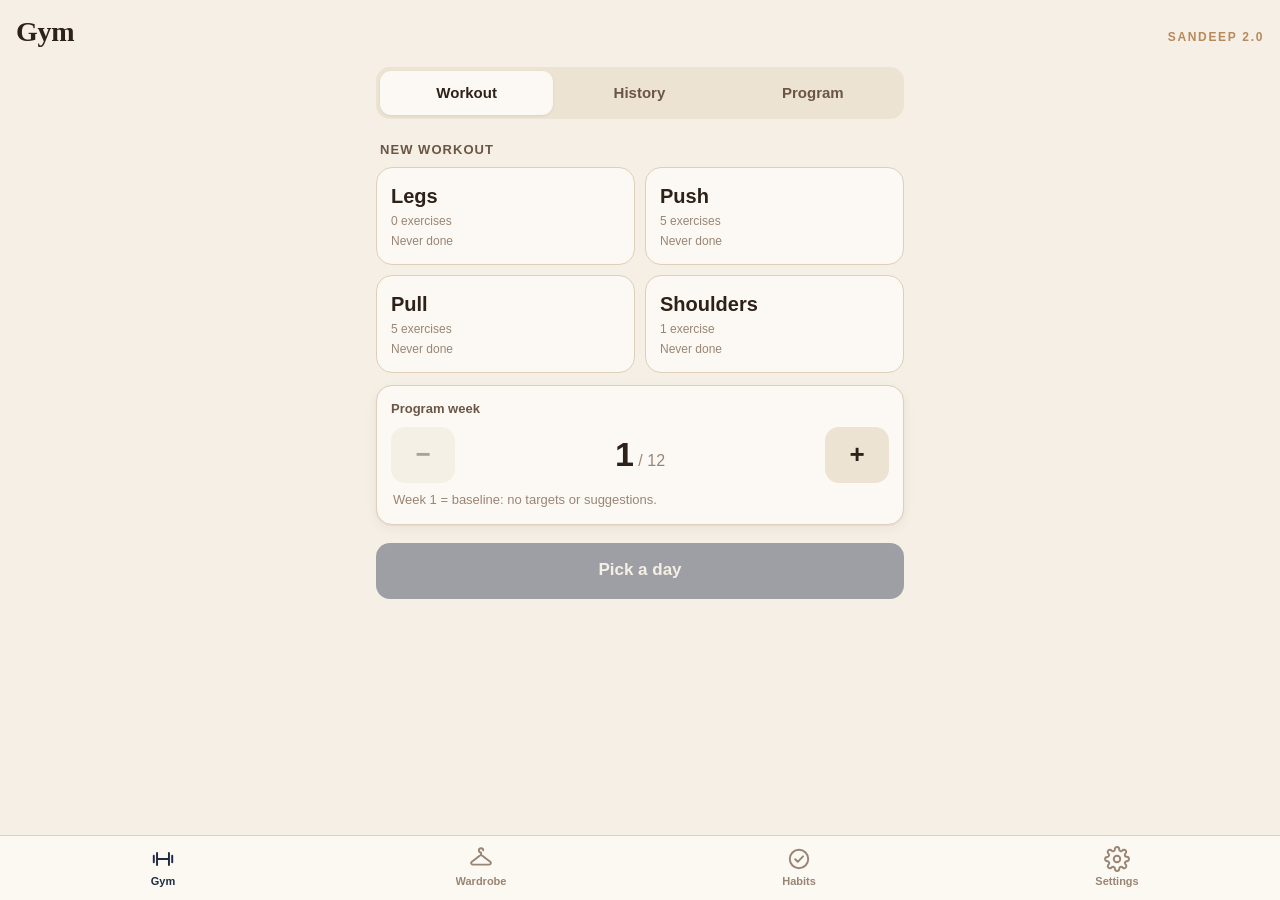
==== commit e762d112: "Remove the Kitchen tab from Sandeep 2.0 (now only in SanEva Cooking) Co-Authored-By: Claude Opus 5.5" ====
--- a/index.html
+++ b/index.html
@@ -37,8 +37,6 @@
   <script src="js/tabs/garde-robe-combos.js"></script>
   <script src="js/tabs/garde-robe-engine.js"></script>
   <script src="js/tabs/garde-robe.js"></script>
-  <script src="js/tabs/cuisine-recipes.js"></script>
-  <script src="js/tabs/cuisine.js"></script>
   <script src="js/tabs/habitudes.js"></script>
   <script src="js/settings.js"></script>
   <script src="js/main.js"></script>
--- a/css/app.css
+++ b/css/app.css
@@ -668,3 +668,9 @@
 .hb-barlabel { font-size: 9px; color: var(--muted); font-variant-numeric: tabular-nums; }
 .hb-trend .hb-substats { margin-top: 8px; }
 .hb-weeks-note, .hb-textarea { font: inherit; font-size: 16px; }
+
+/* Cuisine · photos des recettes du livret (v0.19) */
+.ck-card.has-photo { grid-template-columns: minmax(0, 1fr) 76px; column-gap: 12px; }
+.ck-card.has-photo > :not(.ck-thumb) { grid-column: 1; }
+.ck-thumb { grid-column: 2; grid-row: 1 / span 3; align-self: center; width: 76px; height: 76px; object-fit: cover; border-radius: 12px; background: var(--surface-2); }
+.ck-hero { display: block; width: 100%; max-width: 260px; aspect-ratio: 164 / 150; object-fit: cover; border-radius: var(--radius); margin: 4px auto 10px; background: var(--surface-2); }
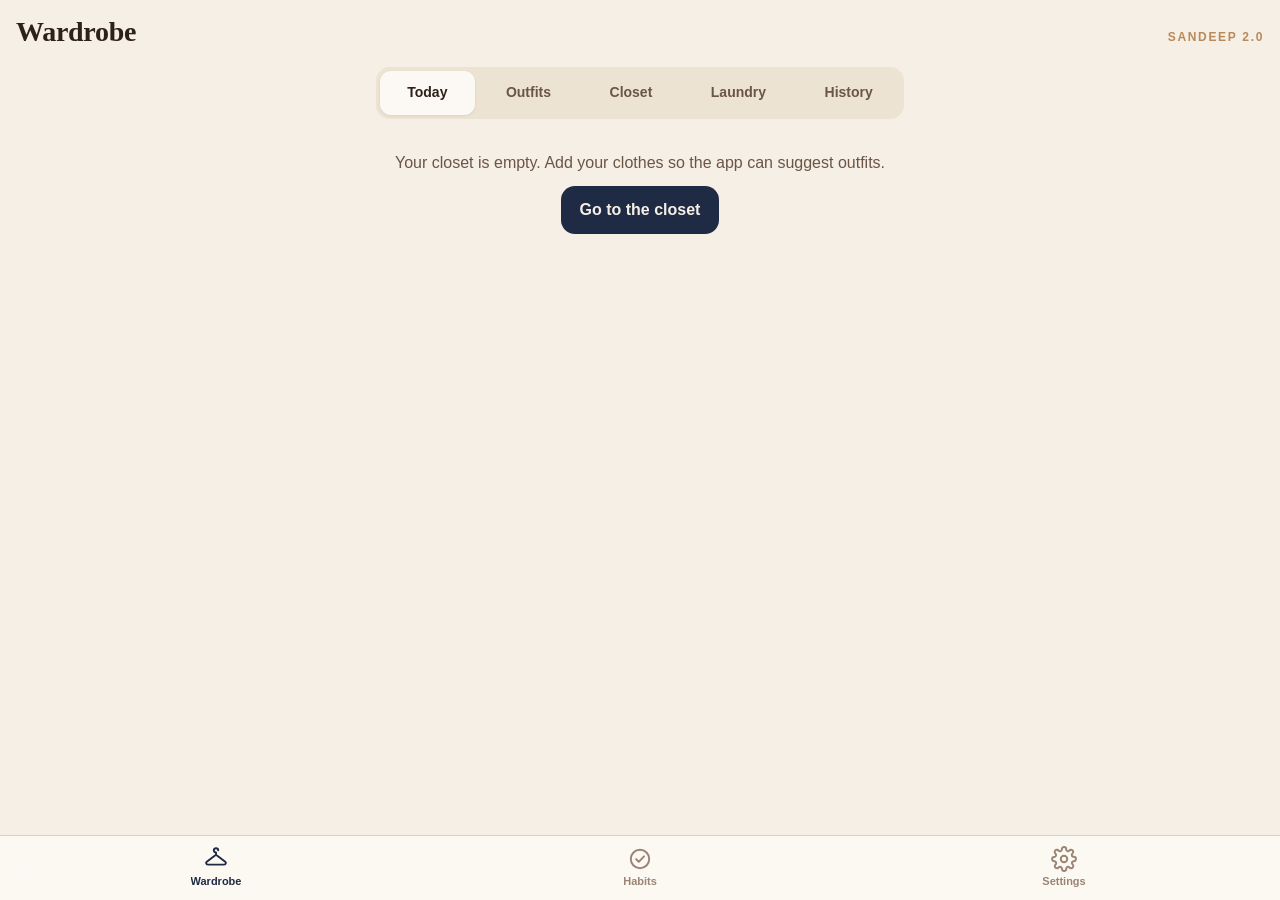
==== commit 0e0641bd: "Remove the Gym tab from Sandeep 2.0: it now lives only in SanEva Co-Authored-By: Claude Opus 5.5 <no" ====
--- a/index.html
+++ b/index.html
@@ -33,7 +33,6 @@
   <script src="js/core/ui.js"></script>
   <script src="js/core/app.js"></script>
   <!-- One file per tab -->
-  <script src="js/tabs/muscu.js"></script>
   <script src="js/tabs/garde-robe-combos.js"></script>
   <script src="js/tabs/garde-robe-engine.js"></script>
   <script src="js/tabs/garde-robe.js"></script>
--- a/css/app.css
+++ b/css/app.css
@@ -674,3 +674,46 @@
 .ck-card.has-photo > :not(.ck-thumb) { grid-column: 1; }
 .ck-thumb { grid-column: 2; grid-row: 1 / span 3; align-self: center; width: 76px; height: 76px; object-fit: cover; border-radius: 12px; background: var(--surface-2); }
 .ck-hero { display: block; width: 100%; max-width: 260px; aspect-ratio: 164 / 150; object-fit: cover; border-radius: var(--radius); margin: 4px auto 10px; background: var(--surface-2); }
+
+/* Cuisine · menu, courses, filtres, minuteurs (v0.23) */
+.ck-sections { margin-top: 0; }
+.ck-chips { display: flex; gap: 8px; overflow-x: auto; padding: 8px 2px 4px; margin: 0 -2px; scrollbar-width: none; -webkit-overflow-scrolling: touch; }
+.ck-chips::-webkit-scrollbar { display: none; }
+.ck-chips-wrap { flex-wrap: wrap; overflow: visible; }
+.ck-chip { flex-shrink: 0; min-height: 40px; padding: 0 14px; border-radius: 999px; border: 1px solid var(--border); background: var(--surface);
+  color: var(--text); font: inherit; font-size: 14px; font-weight: 600; white-space: nowrap; }
+.ck-chip.is-on { background: var(--accent); border-color: var(--accent); color: var(--accent-text); }
+.ck-fav { color: var(--danger); }
+.ck-missing { font-size: 13px; color: var(--keep); }
+.ck-missing.is-ok { color: var(--good); font-weight: 600; }
+.ck-titlerow { display: flex; align-items: flex-start; justify-content: space-between; gap: 8px; }
+.ck-titlerow .page-title { margin-bottom: 4px; }
+.ck-favbtn { flex-shrink: 0; min-width: 48px; min-height: 48px; font-size: 26px; color: var(--muted); }
+.ck-favbtn.is-on { color: var(--danger); }
+.ck-cooked { margin-top: -2px; }
+.ck-addmenu { margin: 10px 0 4px; }
+.ck-notes .card-title { margin-bottom: 8px; }
+.ck-note { min-height: 64px; }
+.ck-stepqty { display: block; margin-top: 4px; font-size: 13px; color: var(--text-2); font-weight: 600; }
+.ck-timers { display: flex; flex-wrap: wrap; gap: 6px; margin: 4px 0 8px 44px; }
+.ck-cook .ck-timers { margin: 4px 0 14px; }
+.ck-timerbtn { min-height: 40px; }
+.ck-cookqty { margin: 0 0 12px; padding: 10px 14px 10px 30px; background: var(--surface-2); border-radius: var(--radius-sm); font-size: 16px; font-weight: 600; }
+.ck-cookqty li + li { margin-top: 4px; }
+.ck-timerpill { position: fixed; left: 50%; transform: translateX(-50%); top: calc(env(safe-area-inset-top) + 8px);
+  z-index: 1000; min-height: 48px; padding: 0 18px; border-radius: 999px; border: 0; background: var(--accent); color: var(--accent-text);
+  font: inherit; font-size: 16px; font-weight: 700; font-variant-numeric: tabular-nums; box-shadow: var(--shadow); white-space: nowrap; }
+.ck-timerpill.is-done { background: var(--danger); animation: ck-pulse 1s ease-in-out infinite; }
+@keyframes ck-pulse { 50% { transform: translateX(-50%) scale(1.06); } }
+.ck-menurow { display: grid; grid-template-columns: minmax(0, 1fr) auto; gap: 8px 10px; align-items: center; }
+.ck-menuname { grid-column: 1 / -1; display: grid; gap: 2px; text-align: left; background: none; border: 0; padding: 0; color: inherit; font: inherit; min-height: 44px; }
+.ck-histrow { display: flex; align-items: center; gap: 10px; }
+.ck-histrow .ck-menuname { flex: 1; min-width: 0; }
+.ck-menustep .btn-step { min-width: 44px; min-height: 44px; }
+.ck-menuacts { display: flex; gap: 6px; justify-content: flex-end; }
+.ck-menuacts .btn { min-height: 44px; }
+.ck-aisle { font-size: 13px; font-weight: 700; text-transform: uppercase; letter-spacing: .06em; color: var(--muted); margin: 18px 2px 6px; }
+.ck-from { display: block; font-size: 12px; color: var(--muted); margin-top: 2px; }
+
+/* Cuisine · valeurs par portion (v0.24) */
+.ck-perserv { color: var(--muted); }
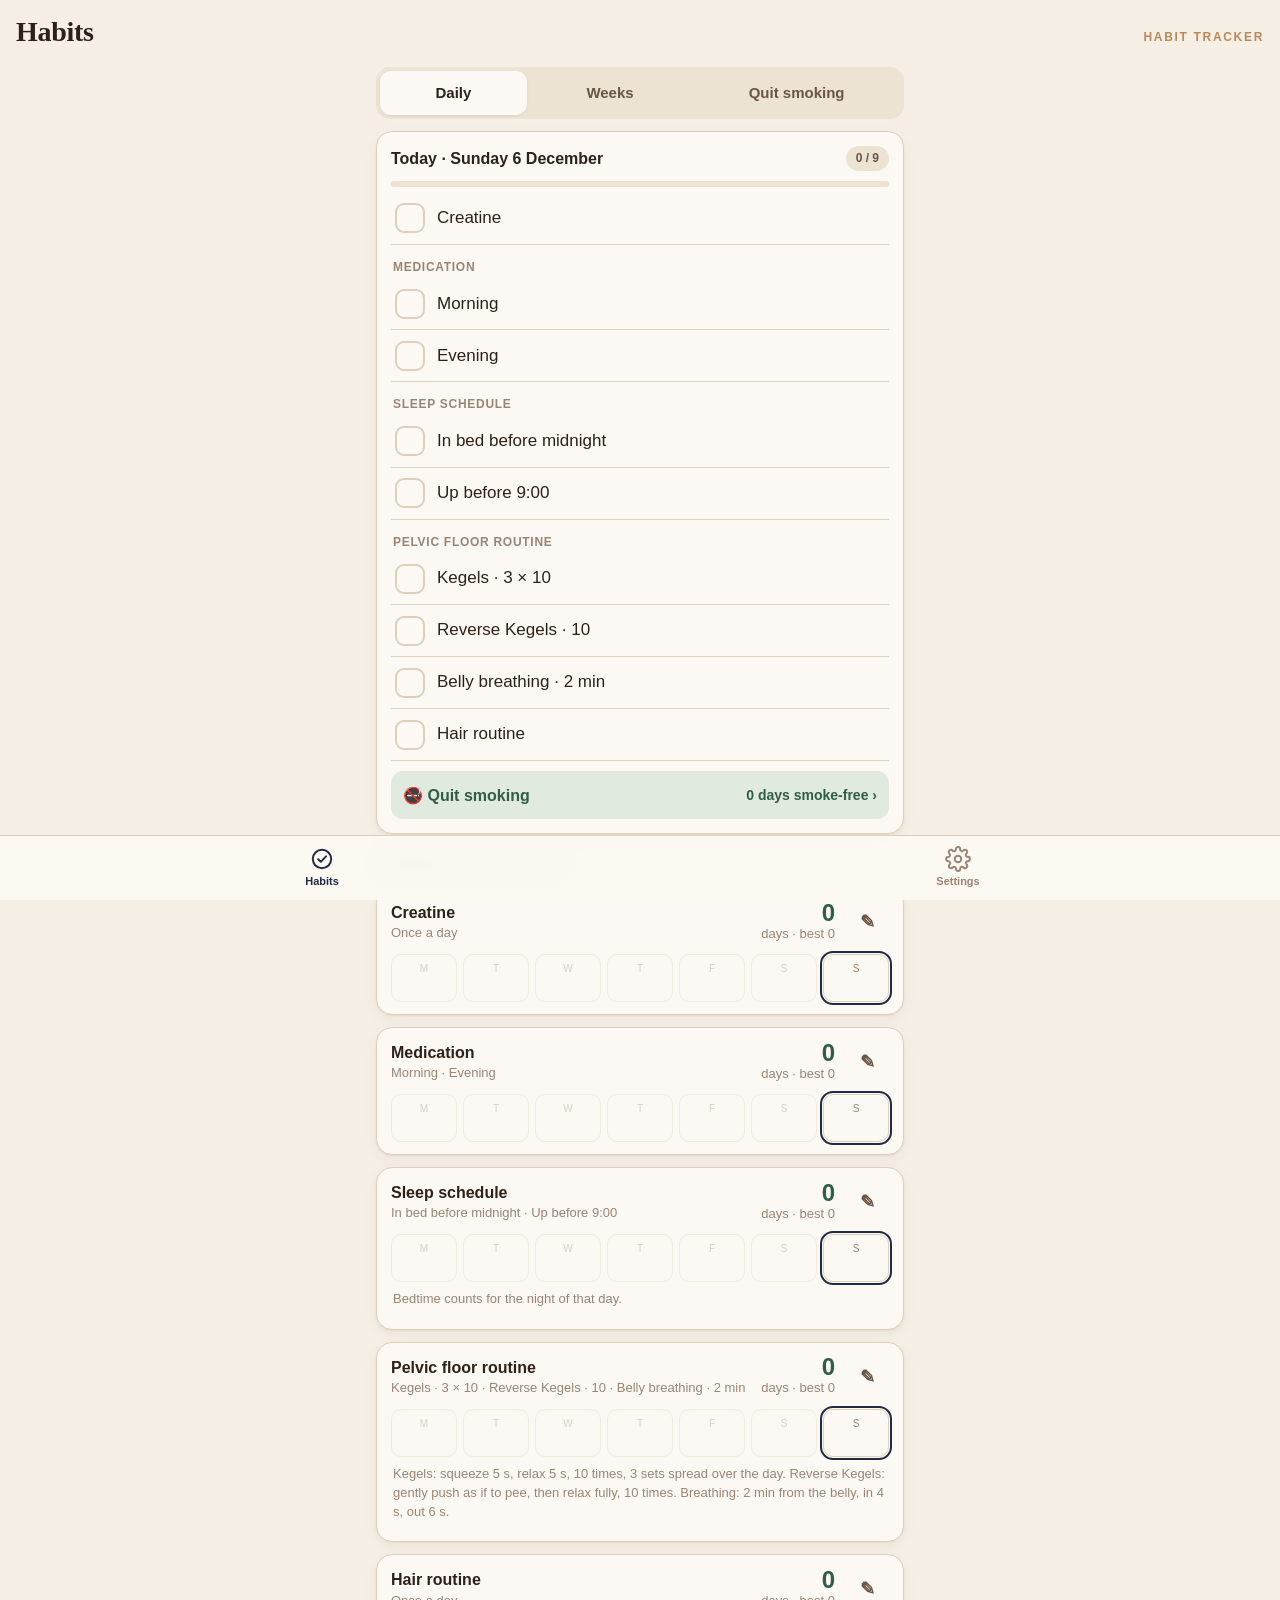
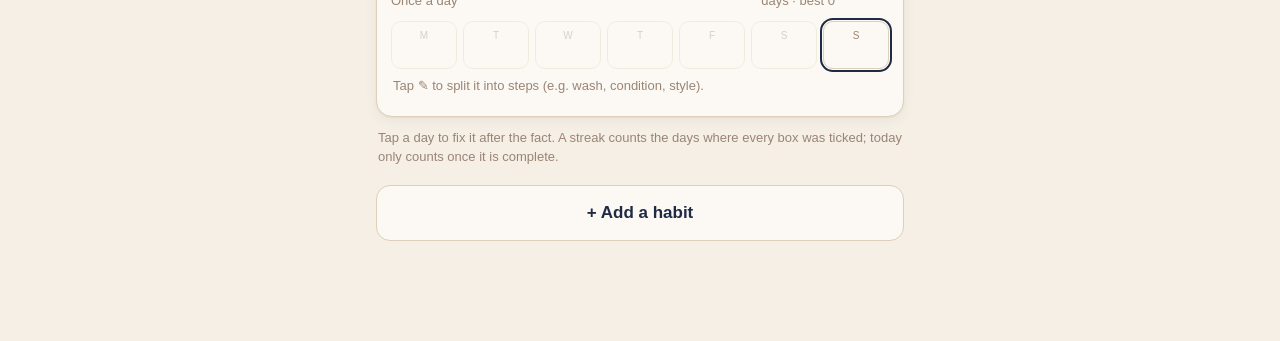
==== commit 5713022c: "Rename main app to Habit Tracker (Habits only); move Wardrobe to new Dressing app - index.html/sw.js" ====
--- a/index.html
+++ b/index.html
@@ -3,12 +3,12 @@
 <head>
   <meta charset="utf-8">
   <meta name="viewport" content="width=device-width, initial-scale=1, viewport-fit=cover">
-  <title>Sandeep 2.0</title>
-  <meta name="description" content="Sandeep 2.0 — my personal life hub.">
+  <title>Habit Tracker</title>
+  <meta name="description" content="Habit Tracker — my daily habits.">
   <meta name="theme-color" content="#F5EFE6">
   <meta name="apple-mobile-web-app-capable" content="yes">
   <meta name="mobile-web-app-capable" content="yes">
-  <meta name="apple-mobile-web-app-title" content="Sandeep 2.0">
+  <meta name="apple-mobile-web-app-title" content="Habit Tracker">
   <meta name="apple-mobile-web-app-status-bar-style" content="default">
   <meta name="format-detection" content="telephone=no">
   <link rel="apple-touch-icon" href="icons/apple-touch-icon.png">
@@ -19,23 +19,20 @@
 <body>
   <div id="app">
     <header class="topbar">
-      <h1 id="screen-title">Sandeep 2.0</h1>
-      <span class="brand" aria-hidden="true">Sandeep 2.0</span>
+      <h1 id="screen-title">Habit Tracker</h1>
+      <span class="brand" aria-hidden="true">Habit Tracker</span>
     </header>
     <main id="view"></main>
     <nav class="tabbar" id="tabbar" aria-label="Tabs"></nav>
   </div>
   <div id="overlay-root"></div>
-  <noscript>Sandeep 2.0 needs JavaScript.</noscript>
+  <noscript>Habit Tracker needs JavaScript.</noscript>
 
   <script src="js/core/i18n.js"></script>
   <script src="js/core/storage.js"></script>
   <script src="js/core/ui.js"></script>
   <script src="js/core/app.js"></script>
   <!-- One file per tab -->
-  <script src="js/tabs/garde-robe-combos.js"></script>
-  <script src="js/tabs/garde-robe-engine.js"></script>
-  <script src="js/tabs/garde-robe.js"></script>
   <script src="js/tabs/habitudes.js"></script>
   <script src="js/settings.js"></script>
   <script src="js/main.js"></script>
--- a/css/app.css
+++ b/css/app.css
@@ -717,3 +717,223 @@
 
 /* Cuisine · valeurs par portion (v0.24) */
 .ck-perserv { color: var(--muted); }
+
+/* ---------- Onglet Objectif · SanEva (préfixe ob-) ---------- */
+.ob-hero { padding: 16px; }
+.ob-herohead { display: flex; justify-content: space-between; align-items: center; gap: 8px; }
+.ob-who { font-size: 13px; font-weight: 700; text-transform: uppercase; letter-spacing: .06em; color: var(--camel); }
+.ob-kcal { margin: 6px 0 12px; font-variant-numeric: tabular-nums; }
+.ob-kcalnum { font-size: 44px; font-weight: 750; font-family: Georgia, serif; }
+.ob-kcalunit { font-size: 16px; color: var(--text-2); font-weight: 600; }
+.ob-macros { display: grid; grid-template-columns: repeat(3, 1fr); gap: 8px; }
+.ob-macro { display: grid; gap: 3px; background: var(--bg); border: 1px solid var(--border); border-radius: var(--radius-sm); padding: 10px; }
+.ob-macroval { font-size: 22px; font-weight: 700; font-variant-numeric: tabular-nums; }
+.ob-bar { display: block; height: 5px; border-radius: 3px; background: var(--surface-2); overflow: hidden; }
+.ob-bar span { display: block; height: 100%; background: var(--camel); }
+.ob-macro-p .ob-bar span { background: var(--good); }
+.ob-macro-f .ob-bar span { background: var(--chocolate); }
+.ob-macro-p .ob-macroval { color: var(--good); }
+.ob-share { font-size: 12px; color: var(--muted); font-variant-numeric: tabular-nums; }
+.ob-permeal { margin: 12px 2px 0; }
+.ob-actions { margin-top: 8px; }
+.ob-choices { display: grid; gap: 8px; }
+.ob-choice { display: grid; gap: 2px; width: 100%; text-align: left; min-height: 56px; padding: 10px 14px; border-radius: var(--radius-sm);
+  border: 1.5px solid var(--border); background: var(--surface); color: var(--text); font: inherit; }
+.ob-choice.is-on { border-color: var(--accent); background: var(--camel-soft); }
+.ob-choicename { font-weight: 650; font-size: 16px; }
+.ob-choice.is-on .ob-choicename::before { content: '✓ '; color: var(--accent); }
+.ob-choicesub { font-size: 13px; color: var(--text-2); }
+.ob-row { min-height: 48px; }
+.ob-val { font-weight: 600; text-align: right; font-variant-numeric: tabular-nums; }
+.ob-calc { border: 0; background: transparent; }
+.ob-calc .ob-row { padding: 10px 0; }
+.ob-weighthead { display: flex; justify-content: space-between; align-items: flex-start; gap: 10px; }
+.ob-weightnum { font-size: 28px; font-weight: 700; font-variant-numeric: tabular-nums; }
+.ob-diff { text-align: right; font-weight: 700; font-size: 18px; font-variant-numeric: tabular-nums; }
+.ob-weights { list-style: none; margin: 12px 0 0; padding: 0; border-top: 1px solid var(--border); }
+.ob-weights li { display: flex; justify-content: space-between; padding: 8px 2px; border-bottom: 1px solid var(--border); font-size: 15px; font-variant-numeric: tabular-nums; }
+.ob-grid2 { grid-template-columns: 1fr 1fr; }
+.ob-welcome p { max-width: 320px; }
+
+/* Muscu · jours et modèles de programme (v0.28) */
+.mu-daytabs { display: flex; gap: 8px; align-items: center; }
+.mu-daytabs .segmented { flex: 1; min-width: 0; }
+.mu-adddaybtn { flex-shrink: 0; min-width: 48px; padding: 0; font-size: 22px; }
+.mu-dayhead { display: flex; justify-content: space-between; align-items: center; gap: 8px; margin: 10px 2px 6px; }
+.mu-dayheadname { font-family: Georgia, serif; font-size: 22px; font-weight: 600; margin: 0; }
+.mu-moveday { display: grid; grid-template-columns: 1fr auto 1fr; gap: 10px; align-items: center; text-align: center; }
+.mu-templates { display: grid; gap: 8px; margin: 12px 0; }
+.mu-template { display: grid; gap: 3px; width: 100%; text-align: left; padding: 12px 14px; min-height: 56px; border-radius: var(--radius-sm);
+  border: 1px solid var(--border); background: var(--surface); color: var(--text); font: inherit; }
+.mu-template:active { background: var(--surface-2); }
+.mu-templatedays { font-size: 12px; color: var(--camel); font-weight: 600; }
+.mu-firstrun { border-color: var(--camel); }
+
+/* Cuisine · objectif (SanEva, v0.28) */
+.ck-fit { font-size: 13px; font-weight: 650; color: var(--text-2); }
+.ck-fit-good .ck-fit, .ck-fit.ck-fit-good { color: var(--good); }
+.ck-fit-low .ck-fit, .ck-fit.ck-fit-low { color: var(--danger); }
+.ck-goalcard { display: grid; gap: 6px; }
+.ck-goalcard.ck-fit-good { border-color: var(--good); }
+.ck-goalbars { display: grid; grid-template-columns: 1fr 1fr; gap: 10px; }
+.ck-goalbar { display: grid; gap: 3px; }
+.ck-goalpct { font-size: 20px; font-weight: 700; font-variant-numeric: tabular-nums; }
+.ck-bar { display: block; height: 5px; border-radius: 3px; background: var(--surface-2); overflow: hidden; }
+.ck-bar span { display: block; height: 100%; background: var(--good); }
+.ck-daytarget { display: grid; gap: 4px; }
+.ck-daytargetnum { font-size: 20px; font-weight: 700; font-variant-numeric: tabular-nums; }
+.ck-dayrow { min-height: 72px; }
+.ck-daymain { display: grid; gap: 2px; min-width: 0; }
+.ck-dayslot { font-size: 12px; font-weight: 700; text-transform: uppercase; letter-spacing: .06em; color: var(--camel); }
+.ck-daytotal { display: grid; gap: 12px; }
+.ck-daytotal .ck-goalpct { font-size: 18px; }
+
+/* Cuisine · planning de la semaine (v0.29) */
+.ck-planmode { margin-top: 4px; }
+.ck-weekday { padding: 12px 14px; }
+.ck-weekhead { display: flex; justify-content: space-between; align-items: flex-start; gap: 8px; }
+.ck-weekname { font-weight: 700; font-size: 16px; }
+.ck-weekmeals { display: grid; margin-top: 6px; }
+.ck-weekmeal { display: grid; gap: 1px; width: 100%; text-align: left; min-height: 56px; padding: 8px 0; background: none; border: 0;
+  border-top: 1px solid var(--border); color: inherit; font: inherit; }
+.ck-weekmeal:active { background: var(--surface-2); }
+.ck-weekrecipe { font-weight: 600; }
+
+/* Cuisine · prix du panier (v0.30) */
+.ck-basket { display: grid; gap: 4px; }
+.ck-basketnum { font-size: 34px; font-weight: 750; font-family: Georgia, serif; font-variant-numeric: tabular-nums; }
+.ck-basketstats { display: grid; grid-template-columns: repeat(auto-fit, minmax(96px, 1fr)); gap: 8px; margin-top: 8px; }
+.ck-basketstats > div { display: grid; gap: 2px; background: var(--bg); border: 1px solid var(--border); border-radius: var(--radius-sm); padding: 8px 10px; }
+.ck-basketval { font-size: 18px; font-weight: 700; font-variant-numeric: tabular-nums; }
+.ck-basket .btn-sm { justify-self: start; margin-left: -12px; }
+.ck-aislerow { display: flex; justify-content: space-between; align-items: baseline; }
+.ck-aisleprice { font-variant-numeric: tabular-nums; letter-spacing: 0; }
+.ck-check .ck-checktext { flex: 1; min-width: 0; }
+.ck-itemprice { flex-shrink: 0; font-size: 14px; color: var(--text-2); font-variant-numeric: tabular-nums; }
+.ck-itemprice.is-pantry { color: var(--muted); font-style: italic; }
+.ck-check.is-on .ck-itemprice { color: var(--muted); text-decoration: line-through; }
+.ck-prices { display: grid; gap: 0; border-top: 1px solid var(--border); }
+.ck-pricerow { display: flex; justify-content: space-between; align-items: center; gap: 10px; padding: 8px 0; border-bottom: 1px solid var(--border); }
+.ck-pricename { flex: 1; min-width: 0; font-size: 15px; }
+.ck-priceunit { display: grid; justify-items: end; gap: 2px; width: 96px; flex-shrink: 0; }
+.ck-priceinp { text-align: right; min-height: 44px; font-size: 16px; }
+.ck-priceinp.is-bad { border-color: var(--danger); }
+
+/* Objectif · cuisiner à 2 (v0.32) */
+.ob-partner { display: grid; gap: 4px; }
+.ob-partnernum { font-size: 20px; font-weight: 700; font-variant-numeric: tabular-nums; }
+
+/* Cuisine · planning 3 / 4 jours et à 2 (v0.32) */
+.ck-startrow { display: grid; grid-template-columns: 48px 1fr 48px; align-items: center; gap: 8px; padding: 8px 10px; }
+.ck-startrow .btn-icon { min-width: 48px; min-height: 48px; font-size: 22px; }
+.ck-startlabel { display: grid; gap: 2px; text-align: center; }
+.ck-partnerline { color: var(--camel); font-weight: 600; }
+
+/* Muscu · 2 personnes, jours d'entraînement, objectifs, repos (v0.33) */
+.mu-people { margin-top: 0; }
+.mu-todaytag { display: inline-block; margin-left: 6px; font-size: 11px; font-weight: 700; text-transform: uppercase; letter-spacing: .04em;
+  color: var(--accent-text); background: var(--camel); border-radius: 999px; padding: 2px 7px; vertical-align: middle; }
+.mu-schedule { padding: 4px 14px 8px; }
+.mu-schedrow { display: grid; grid-template-columns: 1fr auto 20px; align-items: center; gap: 8px; width: 100%; min-height: 48px; text-align: left;
+  background: none; border: 0; border-bottom: 1px solid var(--border); color: inherit; font: inherit; }
+.mu-schedday { font-weight: 600; }
+.mu-schedval { color: var(--accent); font-weight: 600; }
+.mu-schedval.is-rest { color: var(--muted); font-weight: 400; }
+.mu-template.is-on { border-color: var(--accent); background: var(--camel-soft); }
+.mu-goals { display: grid; gap: 10px; }
+.mu-goalshead { display: flex; justify-content: space-between; align-items: center; }
+.mu-goalshead .card-title { margin: 0; }
+.mu-goalrow { display: grid; gap: 4px; }
+.mu-goalline { display: flex; justify-content: space-between; gap: 8px; font-size: 15px; }
+.mu-goalval { font-weight: 700; font-variant-numeric: tabular-nums; white-space: nowrap; }
+.mu-goalbar { display: block; height: 6px; border-radius: 3px; background: var(--surface-2); overflow: hidden; }
+.mu-goalbar span { display: block; height: 100%; background: var(--camel); }
+.mu-goalrow.is-done .mu-goalbar span { background: var(--good); }
+.mu-goalrow.is-done .mu-goalline { color: var(--good); }
+.mu-liftgoals { display: grid; gap: 8px; }
+.mu-liftrow { display: grid; grid-template-columns: 1fr 84px 44px; gap: 6px; align-items: center; }
+.mu-restpill { position: fixed; left: 50%; transform: translateX(-50%); top: calc(env(safe-area-inset-top) + 8px); z-index: 1000;
+  min-height: 48px; padding: 0 18px; border-radius: 999px; border: 0; background: var(--accent); color: var(--accent-text);
+  font: inherit; font-size: 16px; font-weight: 700; font-variant-numeric: tabular-nums; box-shadow: var(--shadow); white-space: nowrap; }
+.mu-restpill.is-done { background: var(--good); }
+
+/* Objectif · questionnaire, mensurations (v0.33) */
+.ob-wiz { display: grid; gap: 4px; }
+.ob-wizstep { font-size: 12px; font-weight: 700; letter-spacing: .06em; text-transform: uppercase; color: var(--camel); }
+.ob-days { display: grid; grid-template-columns: repeat(7, 1fr); gap: 4px; }
+.ob-day { min-height: 48px; border-radius: 12px; border: 1.5px solid var(--border); background: var(--surface); color: var(--text); font: inherit; font-size: 14px; font-weight: 600; padding: 0; }
+.ob-day.is-on { background: var(--accent); border-color: var(--accent); color: var(--accent-text); }
+.ob-twobtns { display: grid; grid-template-columns: 1fr 1fr; gap: 8px; margin-top: 6px; }
+
+/* ---------- Onglet Aujourd'hui · SanEva (préfixe to-) ---------- */
+.to-nav { margin-top: 0; }
+.to-daterow { display: grid; grid-template-columns: 48px 1fr 48px; align-items: center; gap: 8px; padding: 8px 10px; }
+.to-daterow .btn-icon { min-width: 48px; min-height: 48px; font-size: 22px; }
+.to-datelabel { display: grid; gap: 2px; text-align: center; background: none; border: 0; color: inherit; font: inherit; min-height: 48px; }
+.to-today { font-size: 12px; font-weight: 700; text-transform: uppercase; letter-spacing: .06em; color: var(--camel); }
+.to-date { font-weight: 700; font-size: 16px; }
+.to-summary { display: grid; gap: 10px; }
+.to-kcalrow { display: flex; justify-content: space-between; align-items: baseline; gap: 8px; font-variant-numeric: tabular-nums; }
+.to-kcalnum { font-size: 34px; font-weight: 750; font-family: Georgia, serif; }
+.to-kcalof { color: var(--text-2); font-weight: 600; }
+.to-left { font-weight: 700; color: var(--good); white-space: nowrap; }
+.to-left.is-over { color: var(--danger); }
+.to-bar { display: block; height: 8px; border-radius: 4px; background: var(--surface-2); overflow: hidden; }
+.to-bar span { display: block; height: 100%; background: var(--accent); transition: width .2s; }
+.to-bar-p span, .to-bar-ok span { background: var(--good); }
+.to-bar-c span { background: var(--camel); }
+.to-bar-f span { background: var(--chocolate); }
+.to-bar.is-over span { background: var(--danger); }
+.to-macros { display: grid; grid-template-columns: repeat(3, 1fr); gap: 8px; }
+.to-macro { display: grid; gap: 4px; }
+.to-macroval { font-size: 18px; font-weight: 700; font-variant-numeric: tabular-nums; }
+.to-macroof { font-size: 12px; color: var(--muted); font-weight: 500; }
+.to-training, .to-meals { display: grid; gap: 8px; }
+.to-training .card-title, .to-meals .card-title { margin: 0; }
+.to-planned { font-weight: 600; }
+.to-planned.is-rest { color: var(--muted); font-weight: 500; }
+.to-done { color: var(--good); font-weight: 700; }
+.to-activity { display: flex; justify-content: space-between; align-items: center; gap: 8px; border-top: 1px solid var(--border); padding-top: 4px; }
+.to-addact { justify-self: start; margin-left: -12px; }
+.to-planrow { display: grid; grid-template-columns: minmax(0, 1fr) auto; gap: 8px; align-items: center; border-top: 1px solid var(--border); padding-top: 8px; }
+.to-planmain { display: grid; gap: 1px; text-align: left; background: none; border: 0; color: inherit; font: inherit; padding: 0; min-height: 48px; }
+.to-planname { font-weight: 600; }
+.to-planrow.is-done .to-planname { color: var(--good); }
+.to-planbtns { display: flex; gap: 6px; }
+.to-planbtns .btn { min-height: 44px; }
+.to-extrahead { font-size: 12px; font-weight: 700; text-transform: uppercase; letter-spacing: .06em; color: var(--muted); margin: 8px 2px 2px; }
+.to-entry { display: flex; justify-content: space-between; align-items: center; gap: 8px; border-top: 1px solid var(--border); padding-top: 6px; }
+.to-entrymain { display: grid; gap: 1px; min-width: 0; }
+.to-entryname { font-weight: 600; }
+.to-water, .to-weigh { display: flex; justify-content: space-between; align-items: center; gap: 10px; }
+.to-water .card-title, .to-weigh .card-title { margin: 0; }
+.to-waterstep { margin: 0; gap: 10px; }
+.to-waterstep .btn-step { min-width: 48px; min-height: 48px; font-size: 22px; }
+.to-waterstep .stepper-num { font-size: 24px; min-width: 24px; text-align: center; }
+.to-qtyval { font-size: 32px; font-weight: 750; font-variant-numeric: tabular-nums; }
+.to-foodlist { display: grid; max-height: 46vh; overflow-y: auto; margin: 8px 0; border-top: 1px solid var(--border); -webkit-overflow-scrolling: touch; }
+.to-food { display: flex; justify-content: space-between; align-items: center; gap: 10px; width: 100%; min-height: 56px; text-align: left; padding: 8px 2px;
+  background: none; border: 0; border-bottom: 1px solid var(--border); color: inherit; font: inherit; }
+.to-food:active { background: var(--surface-2); }
+.to-foodname { display: grid; gap: 1px; min-width: 0; font-weight: 600; }
+.to-foodkcal { display: grid; text-align: right; font-weight: 700; font-variant-numeric: tabular-nums; white-space: nowrap; }
+.to-review { display: grid; gap: 10px; }
+.to-review .card-title { margin: 0; }
+.to-stat { display: grid; gap: 4px; }
+.to-statline { display: flex; justify-content: space-between; gap: 8px; font-size: 15px; }
+.to-statval { font-weight: 700; font-variant-numeric: tabular-nums; white-space: nowrap; }
+.to-chartwrap { display: grid; gap: 4px; }
+.to-chart { width: 100%; height: auto; }
+.to-target { stroke: var(--good); stroke-dasharray: 4 4; stroke-width: 1.5; }
+.to-suggest.is-up, .to-suggest.is-down { border-color: var(--camel); }
+.to-suggest.is-keep { border-color: var(--good); }
+.to-welcome p { max-width: 330px; }
+.to-acts { grid-template-columns: 1fr 1fr; }
+.to-meals a, .ck-results a, .hint a { color: var(--camel); font-weight: 600; }
+
+/* Aujourd'hui · aliments Ciqual (v0.34) */
+.to-gramsrow { display: grid; grid-template-columns: 64px 1fr 64px; align-items: center; gap: 10px; margin: 8px 0; }
+.to-gramsfield { display: flex; align-items: center; gap: 6px; font-size: 18px; font-weight: 700; }
+.to-gramsinp { text-align: center; font-size: 26px; font-weight: 750; font-variant-numeric: tabular-nums; }
+.to-gramchips { margin: 4px 0 8px; }
+.to-source, .to-cqhint { text-align: center; }
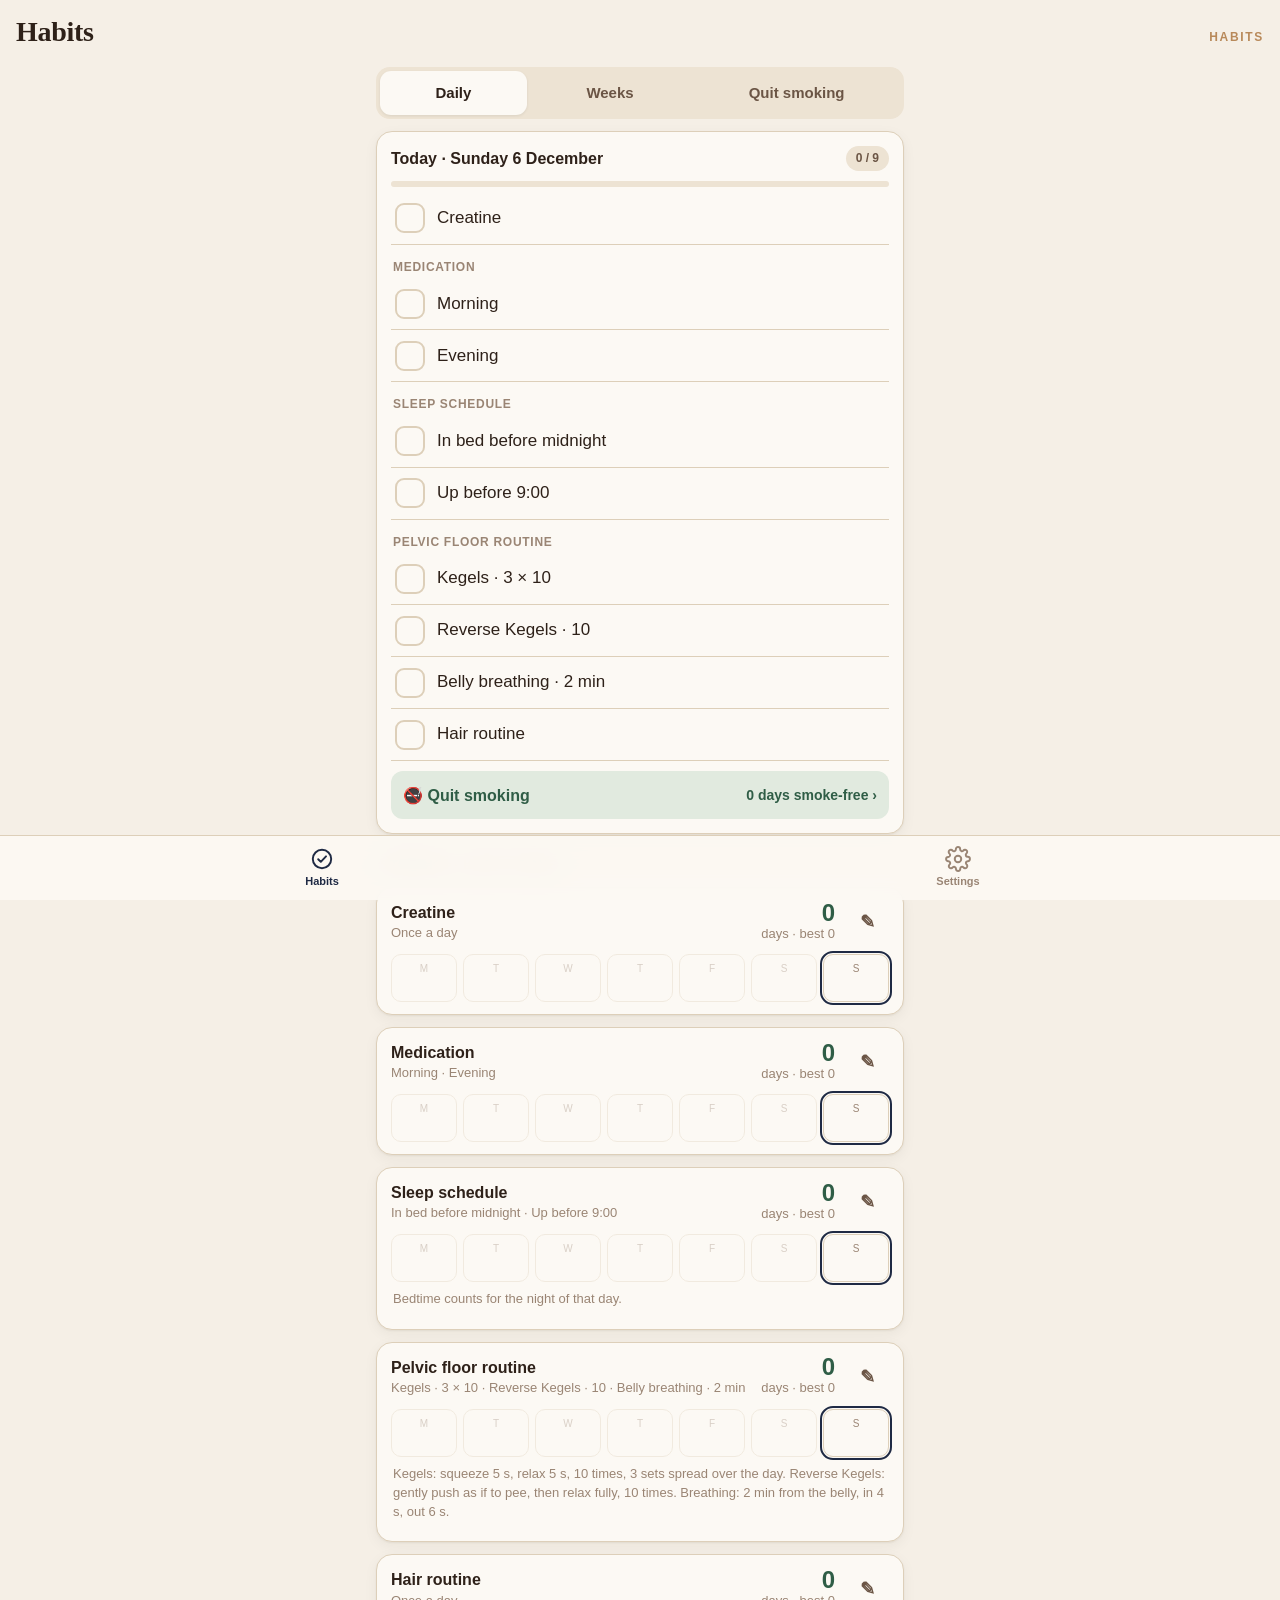
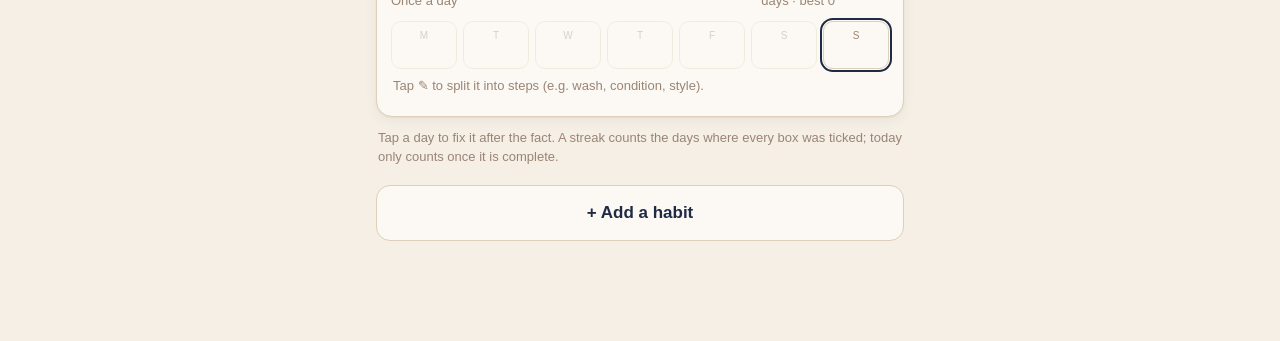
==== commit ee4e31f0: "Rename Habit Tracker to Habits and SanEva to Gym Food (v0.38.0) Folders, storage keys, cache names a" ====
--- a/index.html
+++ b/index.html
@@ -3,12 +3,12 @@
 <head>
   <meta charset="utf-8">
   <meta name="viewport" content="width=device-width, initial-scale=1, viewport-fit=cover">
-  <title>Habit Tracker</title>
-  <meta name="description" content="Habit Tracker — my daily habits.">
+  <title>Habits</title>
+  <meta name="description" content="Habits — my daily habits.">
   <meta name="theme-color" content="#F5EFE6">
   <meta name="apple-mobile-web-app-capable" content="yes">
   <meta name="mobile-web-app-capable" content="yes">
-  <meta name="apple-mobile-web-app-title" content="Habit Tracker">
+  <meta name="apple-mobile-web-app-title" content="Habits">
   <meta name="apple-mobile-web-app-status-bar-style" content="default">
   <meta name="format-detection" content="telephone=no">
   <link rel="apple-touch-icon" href="icons/apple-touch-icon.png">
@@ -19,14 +19,14 @@
 <body>
   <div id="app">
     <header class="topbar">
-      <h1 id="screen-title">Habit Tracker</h1>
-      <span class="brand" aria-hidden="true">Habit Tracker</span>
+      <h1 id="screen-title">Habits</h1>
+      <span class="brand" aria-hidden="true">Habits</span>
     </header>
     <main id="view"></main>
     <nav class="tabbar" id="tabbar" aria-label="Tabs"></nav>
   </div>
   <div id="overlay-root"></div>
-  <noscript>Habit Tracker needs JavaScript.</noscript>
+  <noscript>Habits needs JavaScript.</noscript>
 
   <script src="js/core/i18n.js"></script>
   <script src="js/core/storage.js"></script>
--- a/css/app.css
+++ b/css/app.css
@@ -718,7 +718,7 @@
 /* Cuisine · valeurs par portion (v0.24) */
 .ck-perserv { color: var(--muted); }
 
-/* ---------- Onglet Objectif · SanEva (préfixe ob-) ---------- */
+/* ---------- Onglet Objectif · Gym Food (préfixe ob-) ---------- */
 .ob-hero { padding: 16px; }
 .ob-herohead { display: flex; justify-content: space-between; align-items: center; gap: 8px; }
 .ob-who { font-size: 13px; font-weight: 700; text-transform: uppercase; letter-spacing: .06em; color: var(--camel); }
@@ -769,7 +769,7 @@
 .mu-templatedays { font-size: 12px; color: var(--camel); font-weight: 600; }
 .mu-firstrun { border-color: var(--camel); }
 
-/* Cuisine · objectif (SanEva, v0.28) */
+/* Cuisine · objectif (Gym Food, v0.28) */
 .ck-fit { font-size: 13px; font-weight: 650; color: var(--text-2); }
 .ck-fit-good .ck-fit, .ck-fit.ck-fit-good { color: var(--good); }
 .ck-fit-low .ck-fit, .ck-fit.ck-fit-low { color: var(--danger); }
@@ -865,7 +865,7 @@
 .ob-day.is-on { background: var(--accent); border-color: var(--accent); color: var(--accent-text); }
 .ob-twobtns { display: grid; grid-template-columns: 1fr 1fr; gap: 8px; margin-top: 6px; }
 
-/* ---------- Onglet Aujourd'hui · SanEva (préfixe to-) ---------- */
+/* ---------- Onglet Aujourd'hui · Gym Food (préfixe to-) ---------- */
 .to-nav { margin-top: 0; }
 .to-daterow { display: grid; grid-template-columns: 48px 1fr 48px; align-items: center; gap: 8px; padding: 8px 10px; }
 .to-daterow .btn-icon { min-width: 48px; min-height: 48px; font-size: 22px; }
@@ -937,3 +937,12 @@
 .to-gramsinp { text-align: center; font-size: 26px; font-weight: 750; font-variant-numeric: tabular-nums; }
 .to-gramchips { margin: 4px 0 8px; }
 .to-source, .to-cqhint { text-align: center; }
+
+/* Cuisine · courses à 2 par message (v0.37) */
+.ck-sharedcard { display: grid; gap: 6px; border-color: var(--camel); }
+.ck-sharedcard .card-title { margin: 0; }
+.ck-sharedrow { display: flex; justify-content: space-between; align-items: center; gap: 8px; border-top: 1px solid var(--border); padding-top: 6px; }
+.ck-for { color: var(--camel); font-weight: 600; }
+.ck-pastearea { min-height: 120px; font-size: 16px; }
+.ck-preview .card { display: grid; gap: 4px; }
+.ck-previewlist { margin: 4px 0 0; padding-left: 18px; display: grid; gap: 2px; font-size: 15px; }
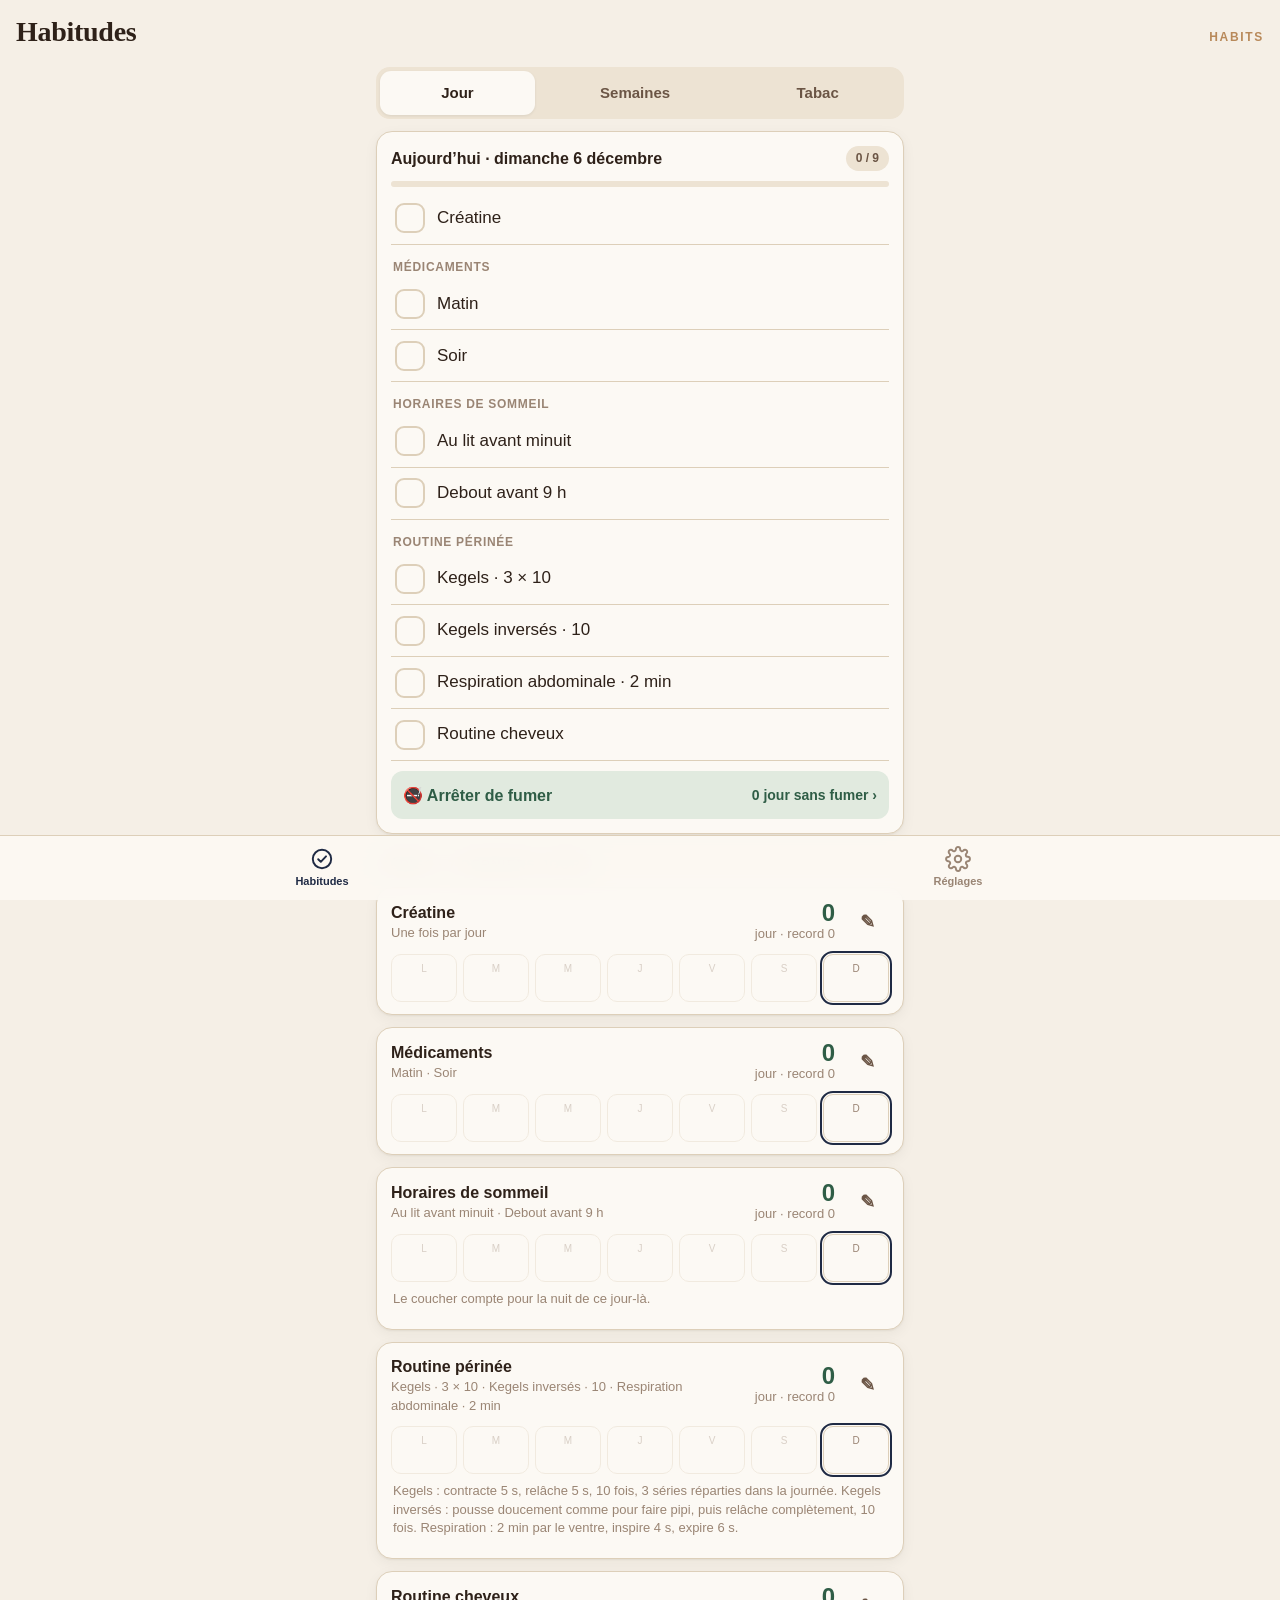
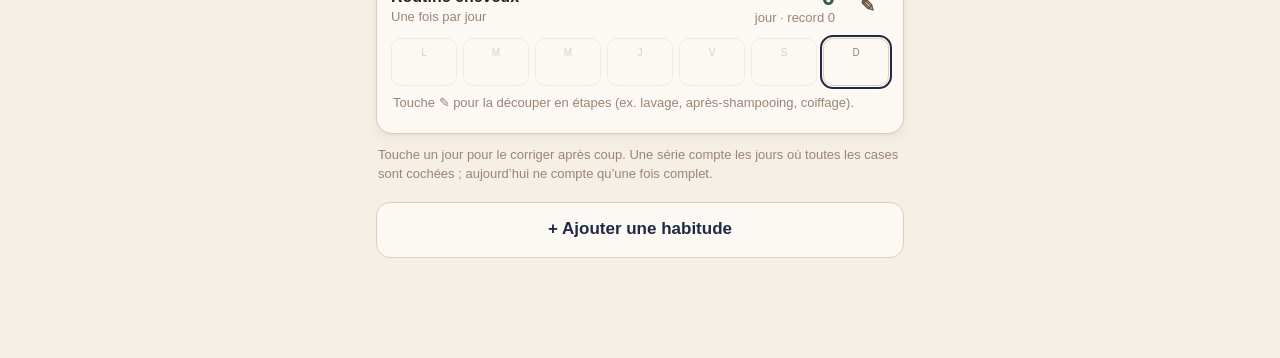
==== commit 75690bb8: "All three apps (Habits, Dressing, Gym Food) in French only (v0.39.0) Language is forced to French in" ====
--- a/index.html
+++ b/index.html
@@ -1,10 +1,10 @@
 <!doctype html>
-<html lang="en">
+<html lang="fr">
 <head>
   <meta charset="utf-8">
   <meta name="viewport" content="width=device-width, initial-scale=1, viewport-fit=cover">
   <title>Habits</title>
-  <meta name="description" content="Habits — my daily habits.">
+  <meta name="description" content="Habits — mes habitudes du quotidien.">
   <meta name="theme-color" content="#F5EFE6">
   <meta name="apple-mobile-web-app-capable" content="yes">
   <meta name="mobile-web-app-capable" content="yes">
@@ -23,10 +23,10 @@
       <span class="brand" aria-hidden="true">Habits</span>
     </header>
     <main id="view"></main>
-    <nav class="tabbar" id="tabbar" aria-label="Tabs"></nav>
+    <nav class="tabbar" id="tabbar" aria-label="Onglets"></nav>
   </div>
   <div id="overlay-root"></div>
-  <noscript>Habits needs JavaScript.</noscript>
+  <noscript>Habits a besoin de JavaScript.</noscript>
 
   <script src="js/core/i18n.js"></script>
   <script src="js/core/storage.js"></script>
